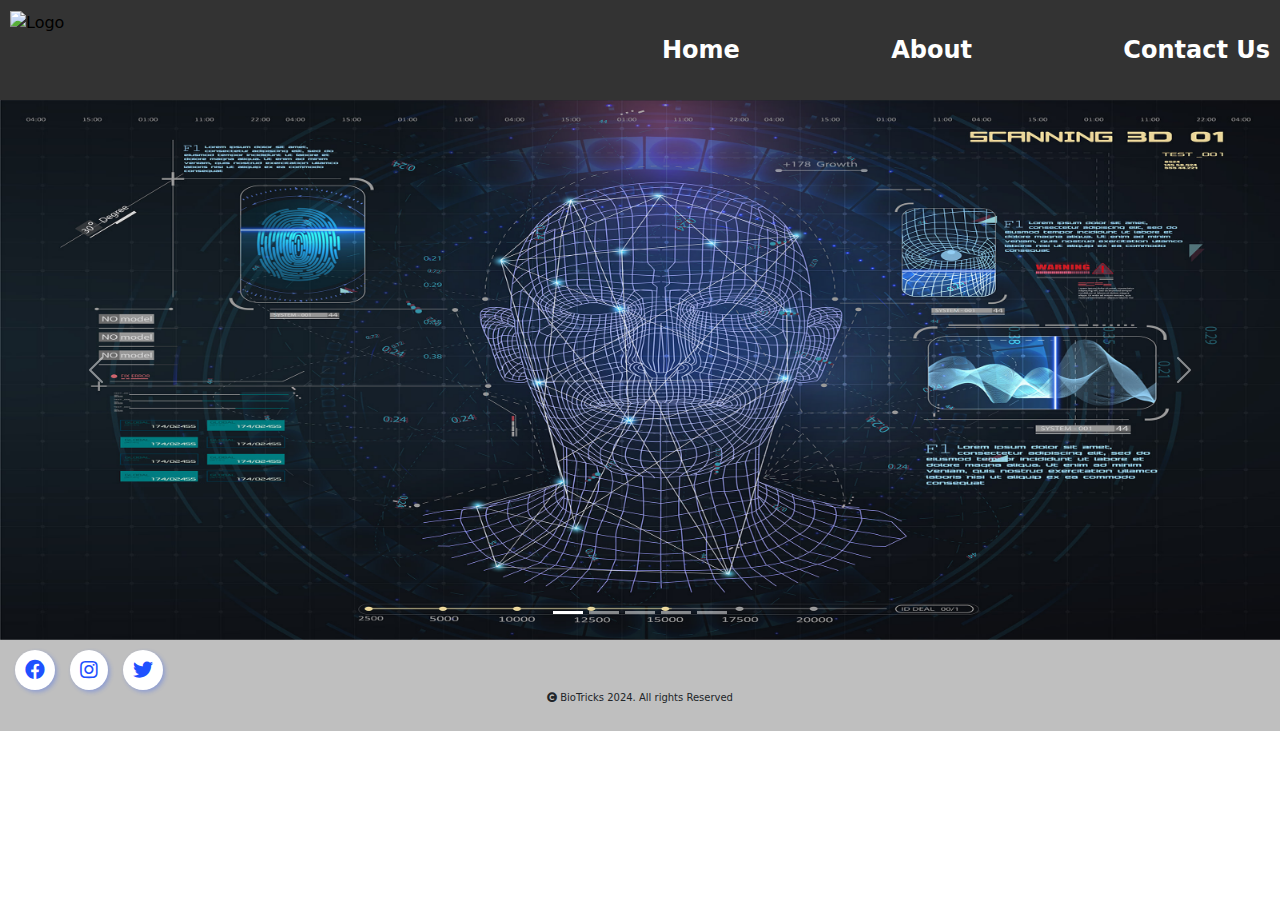
==== index.html @ 241fefce "addons" ====
<!DOCTYPE html>
<html lang="en">
<head>
    <meta charset="UTF-8">
    <meta name="viewport" content="width=device-width, initial-scale=1.0">
    <title>BIOtricks</title>
    <link href="https://cdn.jsdelivr.net/npm/bootstrap@5.3.3/dist/css/bootstrap.min.css" rel="stylesheet" 
        integrity="sha384-QWTKZyjpPEjISv5WaRU9OFeRpok6YctnYmDr5pNlyT2bRjXh0JMhjY6hW+ALEwIH" crossorigin="anonymous">
    <link rel="stylesheet" href="https://cdnjs.cloudflare.com/ajax/libs/font-awesome/5.15.4/css/all.min.css">
    <link rel="stylesheet" href="./styles.css">
</head>
<body>
    <!-- HEADER -->
    <header class="header">
        <div class="logo">
            <a href="#"><img src="" alt="Logo"></a>
        </div>
        <nav>
            <ul>
                <li><a href="./index.html">Home</a></li>
                <li><a href="./about.html">About</a></li>
                <li><a href="./contact.html">Contact Us</a></li>
            </ul>
        </nav>
    </header>
    <!-- BANNER -->
    <div id="carouselExampleIndicators" class="carousel slide" data-bs-ride="carousel">
        <div class="carousel-indicators">
            <button type="button" data-bs-target="#carouselExampleIndicators" data-bs-slide-to="0" class="active" aria-current="true" aria-label="Slide 1"></button>
            <button type="button" data-bs-target="#carouselExampleIndicators" data-bs-slide-to="1" aria-label="Slide 2"></button>
            <button type="button" data-bs-target="#carouselExampleIndicators" data-bs-slide-to="2" aria-label="Slide 3"></button>
            <button type="button" data-bs-target="#carouselExampleIndicators" data-bs-slide-to="3" aria-label="Slide 4"></button>
            <button type="button" data-bs-target="#carouselExampleIndicators" data-bs-slide-to="4" aria-label="Slide 5"></button>
        </div>
        <div class="carousel-inner">
            <div class="carousel-item active" data-bs-interval="2500">
                <img src="./Assets/Biometrics.jpg" class="d-block w-100" alt="...">
            </div>
            <div class="carousel-item" data-bs-interval="5500">
                <img src="./Assets/Bio.jpg" class="d-block w-100" alt="...">
            </div>
            <div class="carousel-item" data-bs-interval="5500">
                <img src="./Assets/SingleAuth2.jpg" class="d-block w-100" alt="...">
            </div>
            <div class="carousel-item" data-bs-interval="5500">
                <img src="./Assets/SingleAuth.jpg" class="d-block w-100" alt="...">
            </div>
            <div class="carousel-item" data-bs-interval="5500">
                <img src="./Assets/Biometrics2.jpg" class="d-block w-100" alt="...">
            </div>
        </div>
        <button class="carousel-control-prev" type="button" data-bs-target="#carouselExampleIndicators" data-bs-slide="prev">
            <span class="carousel-control-prev-icon" aria-hidden="true"></span>
            <span class="visually-hidden">Previous</span>
        </button>
        <button class="carousel-control-next" type="button" data-bs-target="#carouselExampleIndicators" data-bs-slide="next">
            <span class="carousel-control-next-icon" aria-hidden="true"></span>
            <span class="visually-hidden">Next</span>
        </button>
    </div>
    <!-- INTRO -->
    <!-- ARTICLES -->
    <!-- FOOTER -->
    <script src="https://cdn.jsdelivr.net/npm/@popperjs/core@2.11.8/dist/umd/popper.min.js" 
        integrity="sha384-I7E8VVD/ismYTF4hNIPjVp/Zjvgyol6VFvRkX/vR+Vc4jQkC+hVqc2pM8ODewa9r" 
        crossorigin="anonymous">
    </script>
    <script src="https://cdn.jsdelivr.net/npm/bootstrap@5.3.3/dist/js/bootstrap.min.js" 
        integrity="sha384-0pUGZvbkm6XF6gxjEnlmuGrJXVbNuzT9qBBavbLwCsOGabYfZo0T0to5eqruptLy" 
        crossorigin="anonymous">
    </script>
<!-- <body> -->
    <footer>
        <a href="https://www.facebook.com/"><i class="fab fa-facebook"></i></a>
        <a href="https://www.instagram.com/"><i class="fab fa-instagram"></i></a>
        <a href="https://twitter.com/"><i class="fab fa-twitter"></i></a>
        <p><i class="fa fa-copyright" aria-hidden="true"></i> BioTricks 2024. All rights Reserved</p>
    </footer>
</html>
---- styles.css ----
* {
    padding: 0;
    margin: 0;
}
a {
    text-decoration: none;
    color: black;
}

/* header styling  */
.header{
    height: 100px;
    width: 100%;
    background-color: #333;
    color: white;
    padding: 10px;
    display: flex;
    justify-content: space-between;
}
.logo, .logo > img {
    height: 100%;
    min-width: 250px;
}
nav > ul {
    height: 100%;
    width: 50vw;
    list-style-type: none;
    display: flex;
    justify-content: space-between;
}
nav > ul > li {
    font-size: 24px;
    font-weight: 600;
    display: flex;
    align-items: center;
}
nav ul li a {
    color: white;
    text-decoration: none;
}


/* carousel styling */
.carousel ,
.carousel-item > img {
    height: 60vh;
}

/* footer styling */
footer {
    background-color: rgb(191, 191, 191);
    padding: 10px;
    position: fixed;
    width: 100%;
    height: fit-content;
}
footer p{
    font-size: 10px;
    text-align: center;
}
footer a {
    color:#1F51FF;
    background-color: #fff;
    text-decoration: none;
    padding: 10px;
    border-radius: 50%;
    box-shadow: 2px 2px 4px rgba(31, 81, 255, 0.3); 
    transition: transform 0.3s, box-shadow 0.3s;
    display: inline-flex;
    justify-content: center;
    align-items: center;
    margin: 0 5px;
    font-size: 20px;
    transition: all .4s ease-in-out;
}
footer a:hover {
    color: #39FF14; 
}
footer a .icon-container {
    display: flex;
    width: 40px; 
    height: 40px; 
    border-radius: 50%;
    overflow: hidden; 
    margin-right: 10px;
}
footer a img {
    width: 100%; 
    height: auto; 
}
footer a img:hover {
    box-shadow: 0 0 10px rgba(0, 0, 0, 0.5);
}
.footer__socialmedia{
    height: 50%;
    width: 100%;
    display: flex;
    justify-content: flex-start;
}
.footer__copyright{
    height: 50%;
    width: 100%;
    display: flex;
    justify-content: center;
}
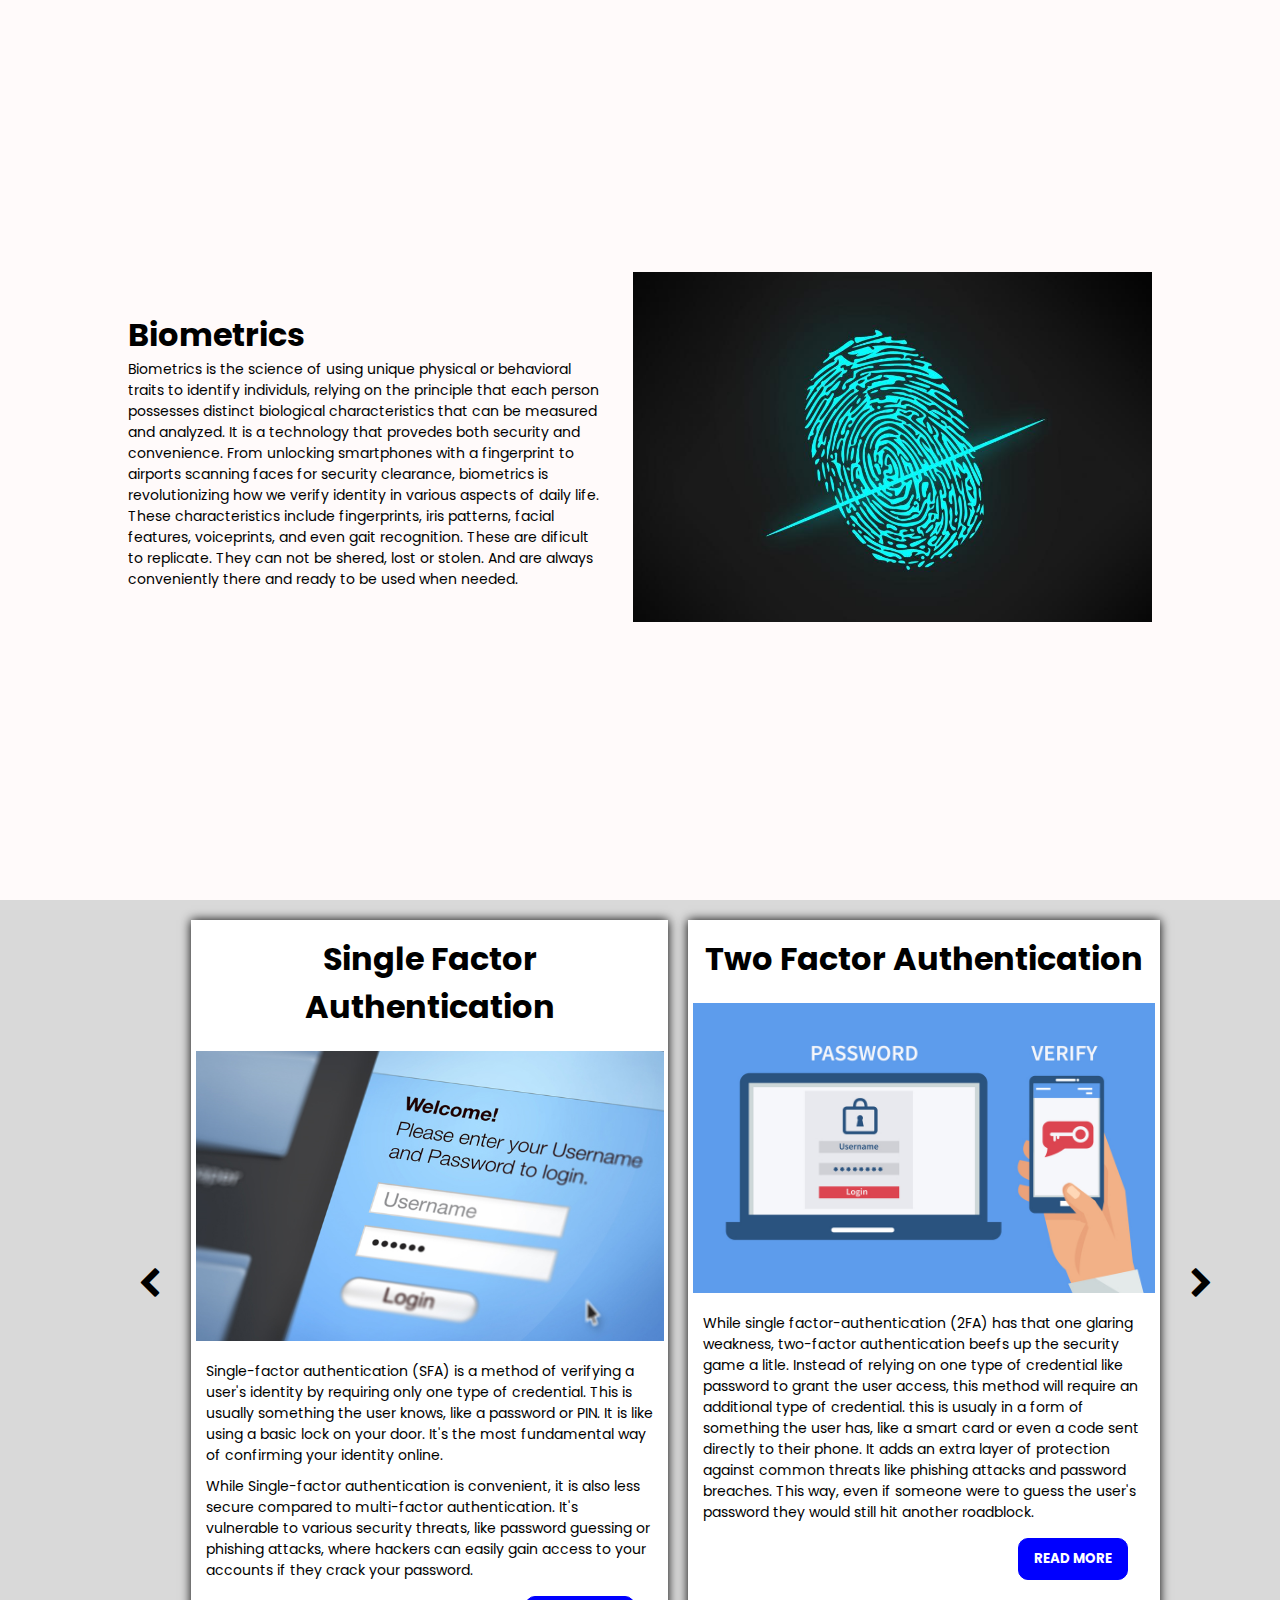
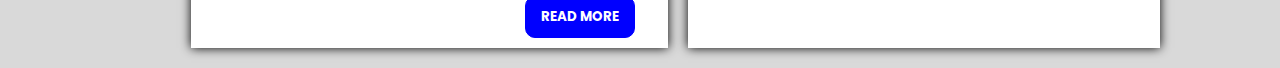
==== commit 207f9708: "addons" ====
--- a/index.html
+++ b/index.html
@@ -3,77 +3,64 @@
 <head>
     <meta charset="UTF-8">
     <meta name="viewport" content="width=device-width, initial-scale=1.0">
-    <title>BIOtricks</title>
-    <link href="https://cdn.jsdelivr.net/npm/bootstrap@5.3.3/dist/css/bootstrap.min.css" rel="stylesheet" 
-        integrity="sha384-QWTKZyjpPEjISv5WaRU9OFeRpok6YctnYmDr5pNlyT2bRjXh0JMhjY6hW+ALEwIH" crossorigin="anonymous">
-    <link rel="stylesheet" href="https://cdnjs.cloudflare.com/ajax/libs/font-awesome/5.15.4/css/all.min.css">
-    <link rel="stylesheet" href="./styles.css">
+    <link rel="stylesheet" href="https://cdnjs.cloudflare.com/ajax/libs/font-awesome/4.7.0/css/font-awesome.min.css">
+    <link rel="preconnect" href="https://fonts.googleapis.com">
+    <script src="script.js" defer></script>
+    <link rel="preconnect" href="https://fonts.gstatic.com" crossorigin>
+    <link href="https://fonts.googleapis.com/css2?family=Poppins:ital,wght@0,100;0,200;0,300;0,400;0,500;0,600;0,700;0,800;0,900;1,100;1,200;1,300;1,400;1,500;1,600;1,700;1,800;1,900&display=swap" rel="stylesheet">
+    <link rel="stylesheet" href="styles.css">
+    <title>Document</title>
 </head>
 <body>
-    <!-- HEADER -->
-    <header class="header">
-        <div class="logo">
-            <a href="#"><img src="" alt="Logo"></a>
+    <!-- <section class="carousel">
+        carousel section
+    </section> -->
+    <section class="introduction">
+        <div class="information">
+            <h1>Biometrics</h1>
+            <p>
+                Biometrics is the science of using unique physical or behavioral traits to identify individuls, relying on the principle that each person possesses distinct biological characteristics that can be measured and analyzed. It is a technology that provedes both security and convenience. From unlocking smartphones with a fingerprint to airports scanning faces for security clearance, biometrics is revolutionizing how we verify identity in various aspects of daily life.
+            </p>
+            <p>
+                These characteristics include fingerprints, iris patterns, facial features, voiceprints, and even gait recognition. These are dificult to replicate. They can not be shered, lost or stolen. And are always conveniently there and ready to be used when needed.  
+            </p>
+            
         </div>
-        <nav>
-            <ul>
-                <li><a href="./index.html">Home</a></li>
-                <li><a href="./about.html">About</a></li>
-                <li><a href="./contact.html">Contact Us</a></li>
-            </ul>
-        </nav>
-    </header>
-    <!-- BANNER -->
-    <div id="carouselExampleIndicators" class="carousel slide" data-bs-ride="carousel">
-        <div class="carousel-indicators">
-            <button type="button" data-bs-target="#carouselExampleIndicators" data-bs-slide-to="0" class="active" aria-current="true" aria-label="Slide 1"></button>
-            <button type="button" data-bs-target="#carouselExampleIndicators" data-bs-slide-to="1" aria-label="Slide 2"></button>
-            <button type="button" data-bs-target="#carouselExampleIndicators" data-bs-slide-to="2" aria-label="Slide 3"></button>
-            <button type="button" data-bs-target="#carouselExampleIndicators" data-bs-slide-to="3" aria-label="Slide 4"></button>
-            <button type="button" data-bs-target="#carouselExampleIndicators" data-bs-slide-to="4" aria-label="Slide 5"></button>
+        <div class="informationImage">
+            <img src="/Assets/biometric-authentication-software--fingerprint.jpg">
         </div>
-        <div class="carousel-inner">
-            <div class="carousel-item active" data-bs-interval="2500">
-                <img src="./Assets/Biometrics.jpg" class="d-block w-100" alt="...">
+    </section>
+    <section class="wrapper">
+        <button class="btn2 leftBtn"><i class="fa fa-chevron-left" aria-hidden="true"></i></button>
+        <div class="authSection">
+            
+            <div class="singleFactorAuth">
+                <h1>Single Factor Authentication</h1>
+                <img src="/Assets/SFA.jpg" alt="">
+                <p>
+                    Single-factor authentication (SFA) is a method of verifying a user's identity by requiring only one type of credential. This is usually something the user knows, like a password or PIN. It is like using a basic lock on your door. It's the most fundamental way of confirming your identity online.
+                </p>
+                <p>
+                    While Single-factor authentication is convenient, it is also less secure compared to multi-factor authentication. It's vulnerable to various security threats, like password guessing or phishing attacks, where hackers can easily gain access to your accounts if they crack your password.
+                </p>
+                <a href="MoreInfo.html#SFA"><button class="btn">Read More</button></a>
             </div>
-            <div class="carousel-item" data-bs-interval="5500">
-                <img src="./Assets/Bio.jpg" class="d-block w-100" alt="...">
+            <div class="twoFactorAuth">
+                <h1>Two Factor Authentication</h1>
+                <img src="/Assets/TFA.jpg" alt="">
+                <p>
+                    While single factor-authentication (2FA) has that one glaring weakness, two-factor authentication beefs up the security game a litle. Instead of relying on one type of credential like password to grant the user access, this method will require an additional type of credential. this is usualy in a form of something the user has, like a smart card or even a code sent directly to their phone. It adds an extra layer of protection against common threats like phishing attacks and password breaches. This way, even if someone were to guess the user's password they would still hit another roadblock.
+                </p>
+                <a href="MoreInfo.html#TFA"><button class="btn">Read More</button></a>
             </div>
-            <div class="carousel-item" data-bs-interval="5500">
-                <img src="./Assets/SingleAuth2.jpg" class="d-block w-100" alt="...">
-            </div>
-            <div class="carousel-item" data-bs-interval="5500">
-                <img src="./Assets/SingleAuth.jpg" class="d-block w-100" alt="...">
-            </div>
-            <div class="carousel-item" data-bs-interval="5500">
-                <img src="./Assets/Biometrics2.jpg" class="d-block w-100" alt="...">
+            <div class="multiFactorAuth">
+                <h1>Multi-Factor Authentication</h1>
+                <img src="/Assets/MFA.jpg" alt="">
+                <p>Multi-factor authentication (MFA) is a method of verifying a user's identity by requiring  two or more type of credentials. These are usually in a form of something the user knows (like  a password, PIN, or answers to security questions.), something they have (.e.g,  physical devices like smartphones, security tokens, or smart cards that generate or receive one-time codes.) and something they are, which refers to biometric identifiers such as fingerprints, facial recognition, or retina scans. </p>
+                <a href="MoreInfo.html#MFA"><button class="btn">Read More</button></a>
             </div>
         </div>
-        <button class="carousel-control-prev" type="button" data-bs-target="#carouselExampleIndicators" data-bs-slide="prev">
-            <span class="carousel-control-prev-icon" aria-hidden="true"></span>
-            <span class="visually-hidden">Previous</span>
-        </button>
-        <button class="carousel-control-next" type="button" data-bs-target="#carouselExampleIndicators" data-bs-slide="next">
-            <span class="carousel-control-next-icon" aria-hidden="true"></span>
-            <span class="visually-hidden">Next</span>
-        </button>
-    </div>
-    <!-- INTRO -->
-    <!-- ARTICLES -->
-    <!-- FOOTER -->
-    <script src="https://cdn.jsdelivr.net/npm/@popperjs/core@2.11.8/dist/umd/popper.min.js" 
-        integrity="sha384-I7E8VVD/ismYTF4hNIPjVp/Zjvgyol6VFvRkX/vR+Vc4jQkC+hVqc2pM8ODewa9r" 
-        crossorigin="anonymous">
-    </script>
-    <script src="https://cdn.jsdelivr.net/npm/bootstrap@5.3.3/dist/js/bootstrap.min.js" 
-        integrity="sha384-0pUGZvbkm6XF6gxjEnlmuGrJXVbNuzT9qBBavbLwCsOGabYfZo0T0to5eqruptLy" 
-        crossorigin="anonymous">
-    </script>
-<!-- <body> -->
-    <footer>
-        <a href="https://www.facebook.com/"><i class="fab fa-facebook"></i></a>
-        <a href="https://www.instagram.com/"><i class="fab fa-instagram"></i></a>
-        <a href="https://twitter.com/"><i class="fab fa-twitter"></i></a>
-        <p><i class="fa fa-copyright" aria-hidden="true"></i> BioTricks 2024. All rights Reserved</p>
-    </footer>
-</html>
+        <button class="btn2 rightBtn"><i class="fa fa-chevron-right" aria-hidden="true"></i></button>
+    </section>
+</body>
+</html>--- a/styles.css
+++ b/styles.css
@@ -1,105 +1,96 @@
-* {
+
+/* Xoli's Contributions */
+*{
+    margin: 0;
     padding: 0;
-    margin: 0;
+    box-sizing: border-box;
+    list-style: none;
+    text-decoration: none;
+    font-family: 'poppins', sans-serif;
 }
-a {
-    text-decoration: none;
-    color: black;
+::selection{
+    background: #000;
+    color: #fff;
 }
-
-/* header styling  */
-.header{
-    height: 100px;
-    width: 100%;
-    background-color: #333;
-    color: white;
-    padding: 10px;
+p{
+    font-size: 14px;
+}
+.introduction{
+    display: grid;
+    grid-template-columns: repeat(2, 1fr);
+    gap: 30px;
+    padding: 20px 10%;
+    align-items: center;
+    height: 100vh;
+    background: snow;
+}
+.informationImage img{
+    height: 350px;
+}
+.wrapper{
     display: flex;
-    justify-content: space-between;
+    padding: 0 10%;
+    align-items: center;
+    background: #9898985d;
 }
-.logo, .logo > img {
-    height: 100%;
-    min-width: 250px;
+.authSection{
+    display: grid;
+    grid-template-columns: repeat(2, 2fr);
+    gap: 20px;
+    padding: 20px;
+    grid-row: auto;
 }
-nav > ul {
-    height: 100%;
-    width: 50vw;
-    list-style-type: none;
+.authSection div:last-child{
+    display: none;
+}
+.authSection div{
+    position: relative;
+    box-shadow: 0 0 10px;
     display: flex;
-    justify-content: space-between;
+    flex-direction: column;
+    background: #fff;
 }
-nav > ul > li {
-    font-size: 24px;
-    font-weight: 600;
-    display: flex;
-    align-items: center;
-}
-nav ul li a {
-    color: white;
-    text-decoration: none;
-}
-
-
-/* carousel styling */
-.carousel ,
-.carousel-item > img {
-    height: 60vh;
-}
-
-/* footer styling */
-footer {
-    background-color: rgb(191, 191, 191);
-    padding: 10px;
-    position: fixed;
-    width: 100%;
-    height: fit-content;
-}
-footer p{
-    font-size: 10px;
-    text-align: center;
-}
-footer a {
-    color:#1F51FF;
-    background-color: #fff;
-    text-decoration: none;
-    padding: 10px;
-    border-radius: 50%;
-    box-shadow: 2px 2px 4px rgba(31, 81, 255, 0.3); 
-    transition: transform 0.3s, box-shadow 0.3s;
-    display: inline-flex;
-    justify-content: center;
-    align-items: center;
-    margin: 0 5px;
-    font-size: 20px;
+.authSection div .btn{
+    margin: 10px 15px 10px 70%;
+    padding: 10px 15px;
+    border: none;
+    background: blue;
+    font-weight: bold;
+    border: 1px solid blue;
+    color: #fff;
+    cursor: pointer;
+    border-radius: 10px;
+    text-transform: uppercase;
     transition: all .4s ease-in-out;
 }
-footer a:hover {
-    color: #39FF14; 
+.authSection div .btn:hover{
+    color: blue;
+    background: transparent;
+    border: 1px solid blue;
 }
-footer a .icon-container {
-    display: flex;
-    width: 40px; 
-    height: 40px; 
-    border-radius: 50%;
-    overflow: hidden; 
-    margin-right: 10px;
+.authSection div h1{
+    text-align: center;
+    padding: 15px;
 }
-footer a img {
-    width: 100%; 
-    height: auto; 
+.authSection div p{
+    padding: 5px 15px;
 }
-footer a img:hover {
-    box-shadow: 0 0 10px rgba(0, 0, 0, 0.5);
+.authSection div img{
+    /* box-shadow: 0 0 10px; */
+    height: 300px;
+    padding: 1%;
+    margin: 0 0 10px 0;
+    transition: all .4s ease-in-out;
 }
-.footer__socialmedia{
-    height: 50%;
-    width: 100%;
-    display: flex;
-    justify-content: flex-start;
+.btn2{
+    padding: 10px;
+    background: transparent;
+    font-size: 2em;
+    border: none;
+    cursor: pointer;
+    transition: all .4s ease-in-out;
 }
-.footer__copyright{
-    height: 50%;
-    width: 100%;
-    display: flex;
-    justify-content: center;
-}+.btn2:hover{
+    transform: scale(1.2);
+}
+/* End of Xoli's Contributions */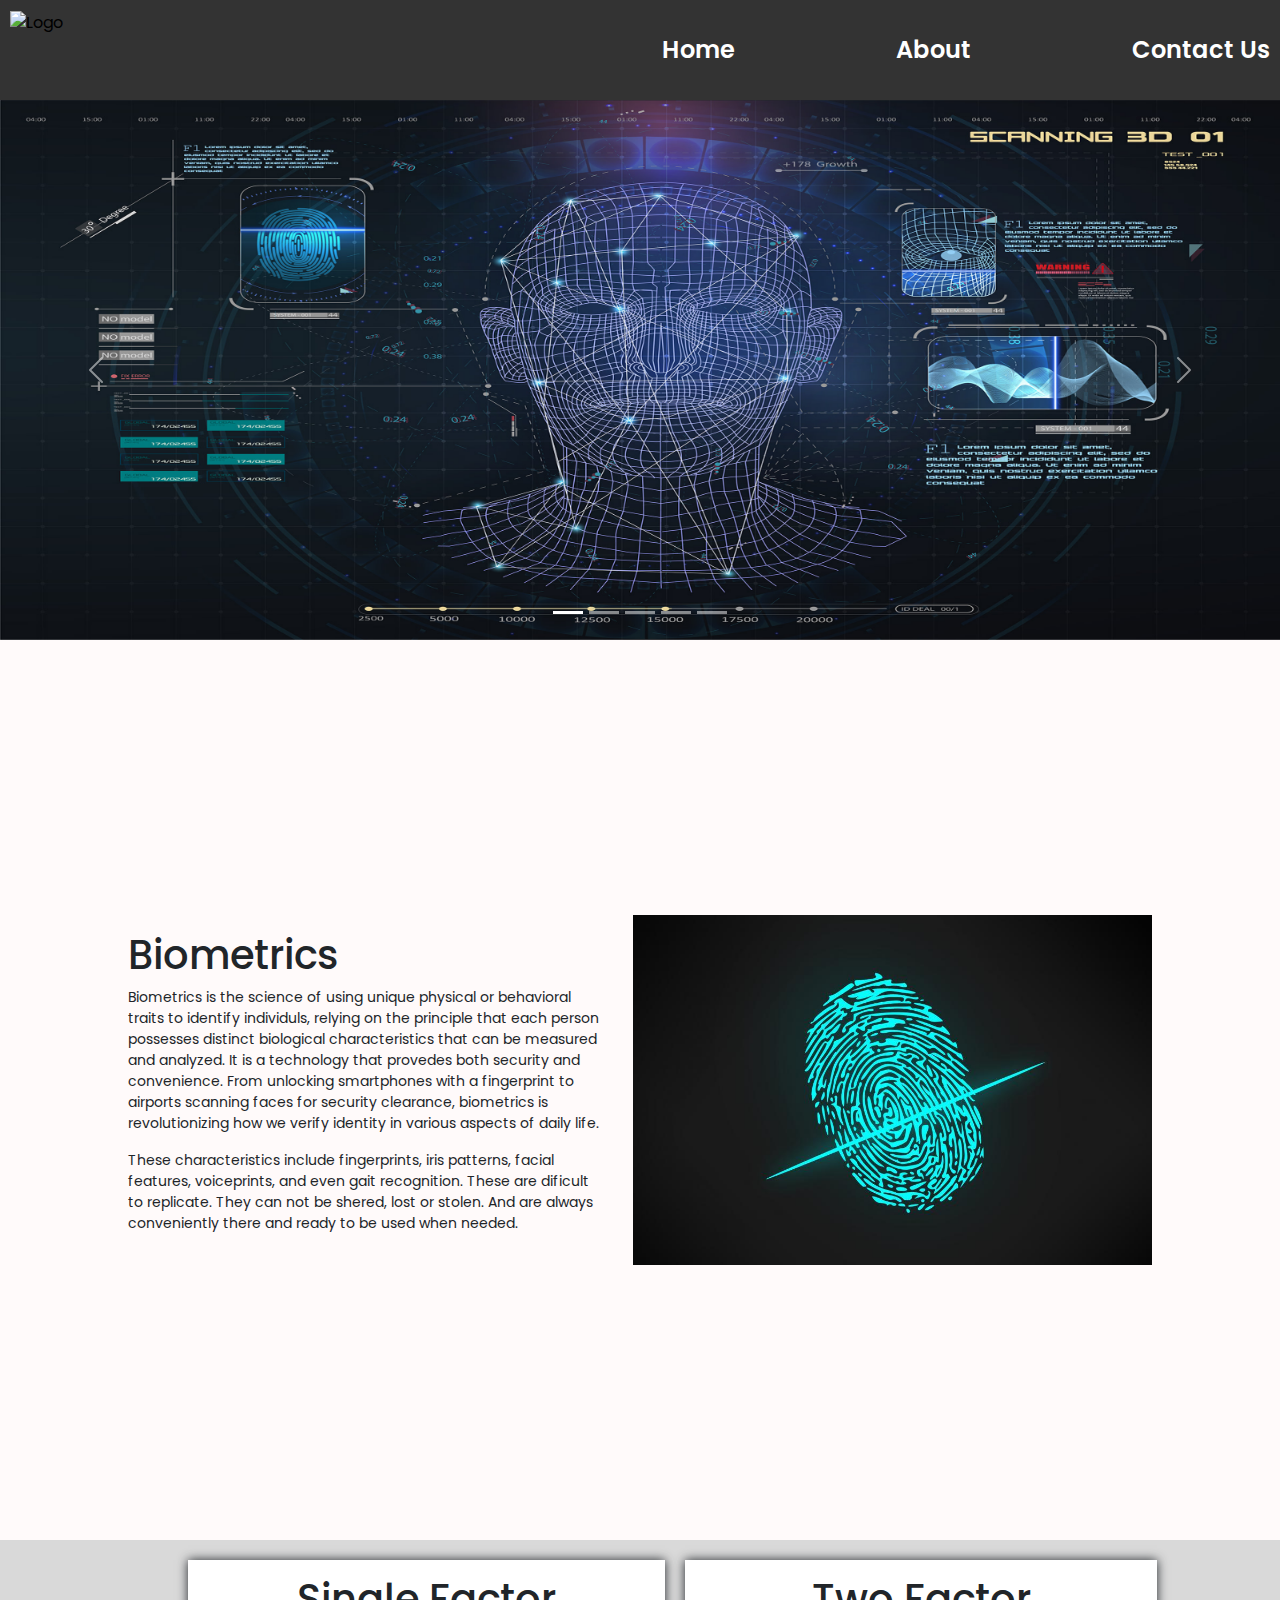
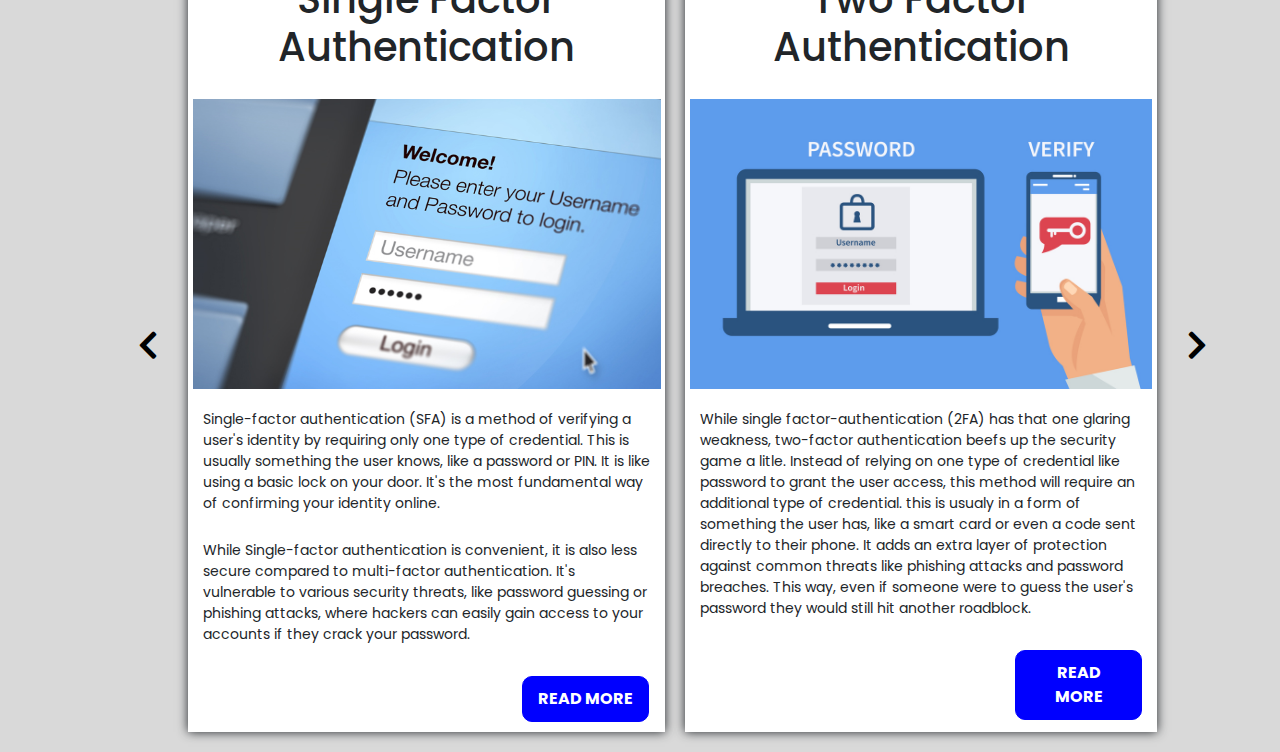
==== commit fb0f73cd: "Merge branch 'main' into homeContent" ====
--- a/index.html
+++ b/index.html
@@ -15,7 +15,64 @@
     <!-- <section class="carousel">
         carousel section
     </section> -->
-    <section class="introduction">
+    
+    <title>BIOtricks</title>
+    <link href="https://cdn.jsdelivr.net/npm/bootstrap@5.3.3/dist/css/bootstrap.min.css" rel="stylesheet" 
+        integrity="sha384-QWTKZyjpPEjISv5WaRU9OFeRpok6YctnYmDr5pNlyT2bRjXh0JMhjY6hW+ALEwIH" crossorigin="anonymous">
+    <link rel="stylesheet" href="https://cdnjs.cloudflare.com/ajax/libs/font-awesome/5.15.4/css/all.min.css">
+    <link rel="stylesheet" href="./styles.css">
+</head>
+<body>
+    <!-- HEADER -->
+    <header class="header">
+        <div class="logo">
+            <a href="#"><img src="" alt="Logo"></a>
+        </div>
+        <nav>
+            <ul>
+                <li><a href="./index.html">Home</a></li>
+                <li><a href="./about.html">About</a></li>
+                <li><a href="./contact.html">Contact Us</a></li>
+            </ul>
+        </nav>
+    </header>
+    <!-- BANNER -->
+    <div id="carouselExampleIndicators" class="carousel slide" data-bs-ride="carousel">
+        <div class="carousel-indicators">
+            <button type="button" data-bs-target="#carouselExampleIndicators" data-bs-slide-to="0" class="active" aria-current="true" aria-label="Slide 1"></button>
+            <button type="button" data-bs-target="#carouselExampleIndicators" data-bs-slide-to="1" aria-label="Slide 2"></button>
+            <button type="button" data-bs-target="#carouselExampleIndicators" data-bs-slide-to="2" aria-label="Slide 3"></button>
+            <button type="button" data-bs-target="#carouselExampleIndicators" data-bs-slide-to="3" aria-label="Slide 4"></button>
+            <button type="button" data-bs-target="#carouselExampleIndicators" data-bs-slide-to="4" aria-label="Slide 5"></button>
+        </div>
+        <div class="carousel-inner">
+            <div class="carousel-item active" data-bs-interval="2500">
+                <img src="./Assets/Biometrics.jpg" class="d-block w-100" alt="...">
+            </div>
+            <div class="carousel-item" data-bs-interval="5500">
+                <img src="./Assets/Bio.jpg" class="d-block w-100" alt="...">
+            </div>
+            <div class="carousel-item" data-bs-interval="5500">
+                <img src="./Assets/SingleAuth2.jpg" class="d-block w-100" alt="...">
+            </div>
+            <div class="carousel-item" data-bs-interval="5500">
+                <img src="./Assets/SingleAuth.jpg" class="d-block w-100" alt="...">
+            </div>
+            <div class="carousel-item" data-bs-interval="5500">
+                <img src="./Assets/Biometrics2.jpg" class="d-block w-100" alt="...">
+            </div>
+        </div>
+        <button class="carousel-control-prev" type="button" data-bs-target="#carouselExampleIndicators" data-bs-slide="prev">
+            <span class="carousel-control-prev-icon" aria-hidden="true"></span>
+            <span class="visually-hidden">Previous</span>
+        </button>
+        <button class="carousel-control-next" type="button" data-bs-target="#carouselExampleIndicators" data-bs-slide="next">
+            <span class="carousel-control-next-icon" aria-hidden="true"></span>
+            <span class="visually-hidden">Next</span>
+        </button>
+    </div>
+    <!-- INTRO -->
+  <section class="introduction">
         <div class="information">
             <h1>Biometrics</h1>
             <p>
@@ -62,5 +119,33 @@
         </div>
         <button class="btn2 rightBtn"><i class="fa fa-chevron-right" aria-hidden="true"></i></button>
     </section>
+    <!-- ARTICLES -->
+    <!-- FOOTER -->
+    <footer>
+        <div class="footer__socialmedia">
+            <a href="https://www.facebook.com/"><i class="fab fa-facebook"></i></a>
+            <a href="https://www.instagram.com/"><i class="fab fa-instagram"></i></a>
+            <a href="https://twitter.com/"><i class="fab fa-twitter"></i></a>
+        </div>
+        <div class="footer__copyright">
+            <p><i class="fa fa-copyright" aria-hidden="true"></i> BioTricks 2024. All rights Reserved</p>
+        </div>
+    </footer>
+    <!-- BOOTSTRAP JS -->
+    <script src="https://cdn.jsdelivr.net/npm/@popperjs/core@2.11.8/dist/umd/popper.min.js" 
+        integrity="sha384-I7E8VVD/ismYTF4hNIPjVp/Zjvgyol6VFvRkX/vR+Vc4jQkC+hVqc2pM8ODewa9r" 
+        crossorigin="anonymous">
+    </script>
+    <script src="https://cdn.jsdelivr.net/npm/bootstrap@5.3.3/dist/js/bootstrap.min.js" 
+        integrity="sha384-0pUGZvbkm6XF6gxjEnlmuGrJXVbNuzT9qBBavbLwCsOGabYfZo0T0to5eqruptLy" 
+        crossorigin="anonymous">
+    </script>
+<body>
+    <footer>
+        <a href="https://www.facebook.com/"><i class="fab fa-facebook"></i></a>
+        <a href="https://www.instagram.com/"><i class="fab fa-instagram"></i></a>
+        <a href="https://twitter.com/"><i class="fab fa-twitter"></i></a>
+        <p><i class="fa fa-copyright" aria-hidden="true"></i> BioTricks 2024. All rights Reserved</p>
+    </footer>
 </body>
-</html>+</html>
--- a/styles.css
+++ b/styles.css
@@ -1,3 +1,4 @@
+
 
 /* Xoli's Contributions */
 *{
@@ -93,4 +94,110 @@
 .btn2:hover{
     transform: scale(1.2);
 }
-/* End of Xoli's Contributions */+/* End of Xoli's Contributions */
+
+* {
+    padding: 0;
+    margin: 0;
+}
+a {
+    text-decoration: none;
+    color: black;
+}
+
+/* header styling  */
+.header{
+    height: 100px;
+    width: 100%;
+    background-color: #333;
+    color: white;
+    padding: 10px;
+    display: flex;
+    justify-content: space-between;
+}
+.logo, .logo > img {
+    height: 100%;
+    min-width: 250px;
+}
+nav > ul {
+    height: 100%;
+    width: 50vw;
+    list-style-type: none;
+    display: flex;
+    justify-content: space-between;
+}
+nav > ul > li {
+    font-size: 24px;
+    font-weight: 600;
+    display: flex;
+    align-items: center;
+}
+nav ul li a {
+    color: white;
+    text-decoration: none;
+}
+
+
+/* carousel styling */
+.carousel ,
+.carousel-item > img {
+    height: 60vh;
+}
+
+/* footer styling */
+footer {
+    background-color: rgb(191, 191, 191);
+    padding: 10px;
+    position: fixed;
+    width: 100%;
+    height: fit-content;
+}
+footer p{
+    font-size: 10px;
+    text-align: center;
+}
+footer a {
+    color:#1F51FF;
+    background-color: #fff;
+    text-decoration: none;
+    padding: 10px;
+    border-radius: 50%;
+    box-shadow: 2px 2px 4px rgba(31, 81, 255, 0.3); 
+    transition: transform 0.3s, box-shadow 0.3s;
+    display: inline-flex;
+    justify-content: center;
+    align-items: center;
+    margin: 0 5px;
+    font-size: 20px;
+    transition: all .4s ease-in-out;
+}
+footer a:hover {
+    color: #39FF14; 
+}
+footer a .icon-container {
+    display: flex;
+    width: 40px; 
+    height: 40px; 
+    border-radius: 50%;
+    overflow: hidden; 
+    margin-right: 10px;
+}
+footer a img {
+    width: 100%; 
+    height: auto; 
+}
+footer a img:hover {
+    box-shadow: 0 0 10px rgba(0, 0, 0, 0.5);
+}
+.footer__socialmedia{
+    height: 50%;
+    width: 100%;
+    display: flex;
+    justify-content: flex-start;
+}
+.footer__copyright{
+    height: 50%;
+    width: 100%;
+    display: flex;
+    justify-content: center;
+}
--- a/styles.css
+++ b/styles.css
@@ -1,3 +1,4 @@
+
 
 /* Xoli's Contributions */
 *{
@@ -93,4 +94,110 @@
 .btn2:hover{
     transform: scale(1.2);
 }
-/* End of Xoli's Contributions */+/* End of Xoli's Contributions */
+
+* {
+    padding: 0;
+    margin: 0;
+}
+a {
+    text-decoration: none;
+    color: black;
+}
+
+/* header styling  */
+.header{
+    height: 100px;
+    width: 100%;
+    background-color: #333;
+    color: white;
+    padding: 10px;
+    display: flex;
+    justify-content: space-between;
+}
+.logo, .logo > img {
+    height: 100%;
+    min-width: 250px;
+}
+nav > ul {
+    height: 100%;
+    width: 50vw;
+    list-style-type: none;
+    display: flex;
+    justify-content: space-between;
+}
+nav > ul > li {
+    font-size: 24px;
+    font-weight: 600;
+    display: flex;
+    align-items: center;
+}
+nav ul li a {
+    color: white;
+    text-decoration: none;
+}
+
+
+/* carousel styling */
+.carousel ,
+.carousel-item > img {
+    height: 60vh;
+}
+
+/* footer styling */
+footer {
+    background-color: rgb(191, 191, 191);
+    padding: 10px;
+    position: fixed;
+    width: 100%;
+    height: fit-content;
+}
+footer p{
+    font-size: 10px;
+    text-align: center;
+}
+footer a {
+    color:#1F51FF;
+    background-color: #fff;
+    text-decoration: none;
+    padding: 10px;
+    border-radius: 50%;
+    box-shadow: 2px 2px 4px rgba(31, 81, 255, 0.3); 
+    transition: transform 0.3s, box-shadow 0.3s;
+    display: inline-flex;
+    justify-content: center;
+    align-items: center;
+    margin: 0 5px;
+    font-size: 20px;
+    transition: all .4s ease-in-out;
+}
+footer a:hover {
+    color: #39FF14; 
+}
+footer a .icon-container {
+    display: flex;
+    width: 40px; 
+    height: 40px; 
+    border-radius: 50%;
+    overflow: hidden; 
+    margin-right: 10px;
+}
+footer a img {
+    width: 100%; 
+    height: auto; 
+}
+footer a img:hover {
+    box-shadow: 0 0 10px rgba(0, 0, 0, 0.5);
+}
+.footer__socialmedia{
+    height: 50%;
+    width: 100%;
+    display: flex;
+    justify-content: flex-start;
+}
+.footer__copyright{
+    height: 50%;
+    width: 100%;
+    display: flex;
+    justify-content: center;
+}
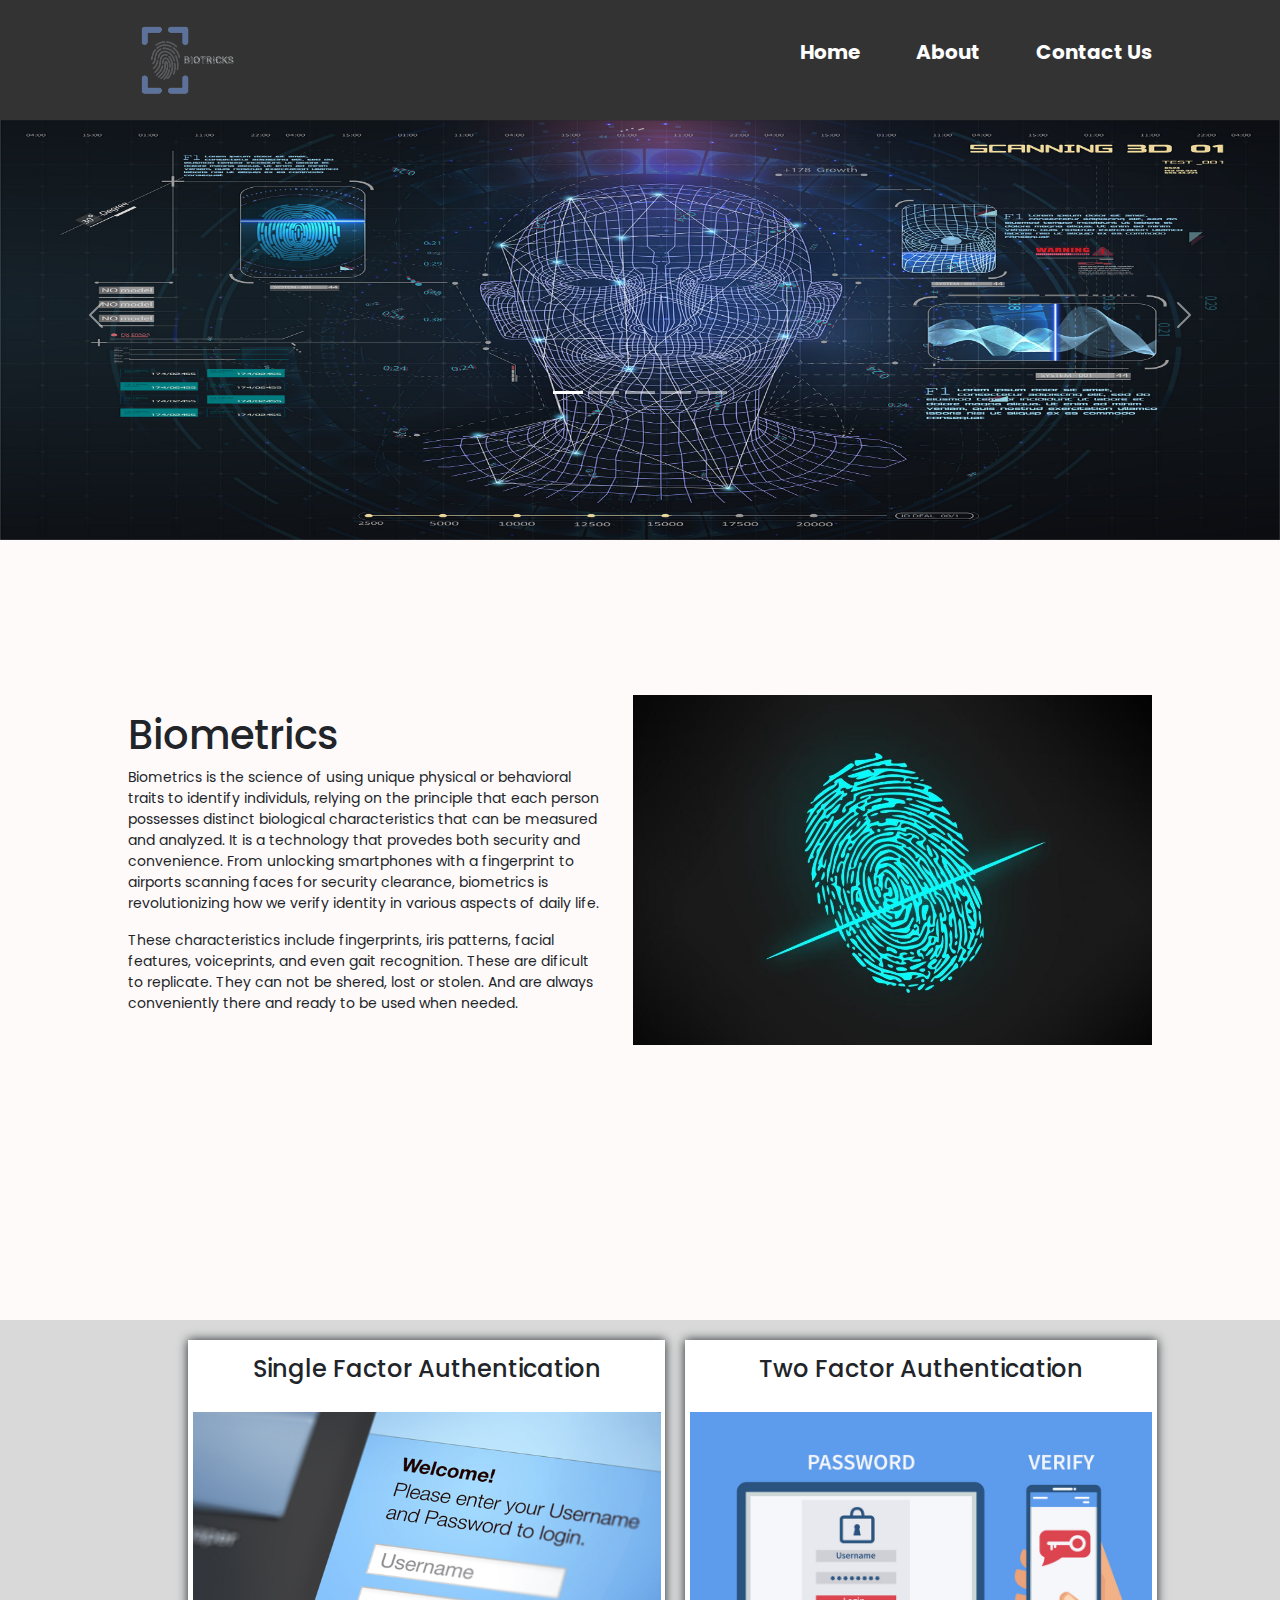
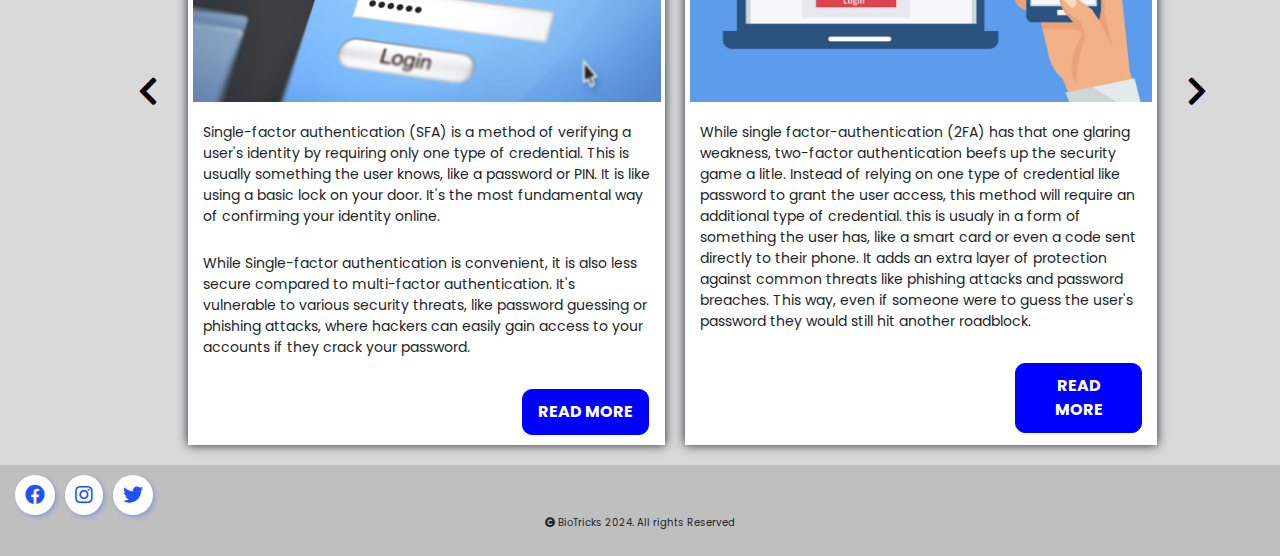
==== commit cc23c726: "editing process" ====
--- a/index.html
+++ b/index.html
@@ -9,13 +9,6 @@
     <link rel="preconnect" href="https://fonts.gstatic.com" crossorigin>
     <link href="https://fonts.googleapis.com/css2?family=Poppins:ital,wght@0,100;0,200;0,300;0,400;0,500;0,600;0,700;0,800;0,900;1,100;1,200;1,300;1,400;1,500;1,600;1,700;1,800;1,900&display=swap" rel="stylesheet">
     <link rel="stylesheet" href="styles.css">
-    <title>Document</title>
-</head>
-<body>
-    <!-- <section class="carousel">
-        carousel section
-    </section> -->
-    
     <title>BIOtricks</title>
     <link href="https://cdn.jsdelivr.net/npm/bootstrap@5.3.3/dist/css/bootstrap.min.css" rel="stylesheet" 
         integrity="sha384-QWTKZyjpPEjISv5WaRU9OFeRpok6YctnYmDr5pNlyT2bRjXh0JMhjY6hW+ALEwIH" crossorigin="anonymous">
@@ -26,7 +19,7 @@
     <!-- HEADER -->
     <header class="header">
         <div class="logo">
-            <a href="#"><img src="" alt="Logo"></a>
+            <a href="#"><img src="/Assets/biotricks.png" alt="Logo"></a>
         </div>
         <nav>
             <ul>
@@ -84,7 +77,7 @@
             
         </div>
         <div class="informationImage">
-            <img src="/Assets/biometric-authentication-software--fingerprint.jpg">
+            <img src="/Assets/Biometrics2.jpg">
         </div>
     </section>
     <section class="wrapper">
@@ -140,12 +133,5 @@
         integrity="sha384-0pUGZvbkm6XF6gxjEnlmuGrJXVbNuzT9qBBavbLwCsOGabYfZo0T0to5eqruptLy" 
         crossorigin="anonymous">
     </script>
-<body>
-    <footer>
-        <a href="https://www.facebook.com/"><i class="fab fa-facebook"></i></a>
-        <a href="https://www.instagram.com/"><i class="fab fa-instagram"></i></a>
-        <a href="https://twitter.com/"><i class="fab fa-twitter"></i></a>
-        <p><i class="fa fa-copyright" aria-hidden="true"></i> BioTricks 2024. All rights Reserved</p>
-    </footer>
 </body>
 </html>
--- a/styles.css
+++ b/styles.css
@@ -8,6 +8,7 @@
     list-style: none;
     text-decoration: none;
     font-family: 'poppins', sans-serif;
+    scroll-behavior: smooth;
 }
 ::selection{
     background: #000;
@@ -72,6 +73,7 @@
 .authSection div h1{
     text-align: center;
     padding: 15px;
+    font-size: 1.5em;
 }
 .authSection div p{
     padding: 5px 15px;
@@ -107,28 +109,35 @@
 
 /* header styling  */
 .header{
-    height: 100px;
+    position: fixed;
+    z-index: 1;
     width: 100%;
     background-color: #333;
-    color: white;
-    padding: 10px;
+    padding: 0px 10%;
     display: flex;
     justify-content: space-between;
-}
-.logo, .logo > img {
+    align-items: center;
+}
+/* .logo, .logo > img {
     height: 100%;
     min-width: 250px;
-}
-nav > ul {
-    height: 100%;
-    width: 50vw;
+} */
+.logo{
+    /* background: #1F51FF; */
+    z-index: 1;
+}
+.logo img{
+    width: 120px;
+}
+nav ul {
+    width: 30vw;
     list-style-type: none;
     display: flex;
     justify-content: space-between;
 }
-nav > ul > li {
-    font-size: 24px;
-    font-weight: 600;
+nav ul li {
+    font-size: 20px;
+    font-weight: bold;
     display: flex;
     align-items: center;
 }
@@ -139,18 +148,26 @@
 
 
 /* carousel styling */
+#carouselExampleIndicators{
+    padding: 120px 0 0 0;
+}
 .carousel ,
 .carousel-item > img {
-    height: 60vh;
+    height: 420px;
+}
+.carousel-control-next,
+.carousel-control-prev{
+    position: absolute;
+    top: 50%;
 }
 
 /* footer styling */
 footer {
     background-color: rgb(191, 191, 191);
     padding: 10px;
-    position: fixed;
-    width: 100%;
-    height: fit-content;
+    /* position: fixed; */
+    width: 100%;
+    /* height: fit-content; */
 }
 footer p{
     font-size: 10px;
--- a/styles.css
+++ b/styles.css
@@ -8,6 +8,7 @@
     list-style: none;
     text-decoration: none;
     font-family: 'poppins', sans-serif;
+    scroll-behavior: smooth;
 }
 ::selection{
     background: #000;
@@ -72,6 +73,7 @@
 .authSection div h1{
     text-align: center;
     padding: 15px;
+    font-size: 1.5em;
 }
 .authSection div p{
     padding: 5px 15px;
@@ -107,28 +109,35 @@
 
 /* header styling  */
 .header{
-    height: 100px;
+    position: fixed;
+    z-index: 1;
     width: 100%;
     background-color: #333;
-    color: white;
-    padding: 10px;
+    padding: 0px 10%;
     display: flex;
     justify-content: space-between;
-}
-.logo, .logo > img {
+    align-items: center;
+}
+/* .logo, .logo > img {
     height: 100%;
     min-width: 250px;
-}
-nav > ul {
-    height: 100%;
-    width: 50vw;
+} */
+.logo{
+    /* background: #1F51FF; */
+    z-index: 1;
+}
+.logo img{
+    width: 120px;
+}
+nav ul {
+    width: 30vw;
     list-style-type: none;
     display: flex;
     justify-content: space-between;
 }
-nav > ul > li {
-    font-size: 24px;
-    font-weight: 600;
+nav ul li {
+    font-size: 20px;
+    font-weight: bold;
     display: flex;
     align-items: center;
 }
@@ -139,18 +148,26 @@
 
 
 /* carousel styling */
+#carouselExampleIndicators{
+    padding: 120px 0 0 0;
+}
 .carousel ,
 .carousel-item > img {
-    height: 60vh;
+    height: 420px;
+}
+.carousel-control-next,
+.carousel-control-prev{
+    position: absolute;
+    top: 50%;
 }
 
 /* footer styling */
 footer {
     background-color: rgb(191, 191, 191);
     padding: 10px;
-    position: fixed;
-    width: 100%;
-    height: fit-content;
+    /* position: fixed; */
+    width: 100%;
+    /* height: fit-content; */
 }
 footer p{
     font-size: 10px;
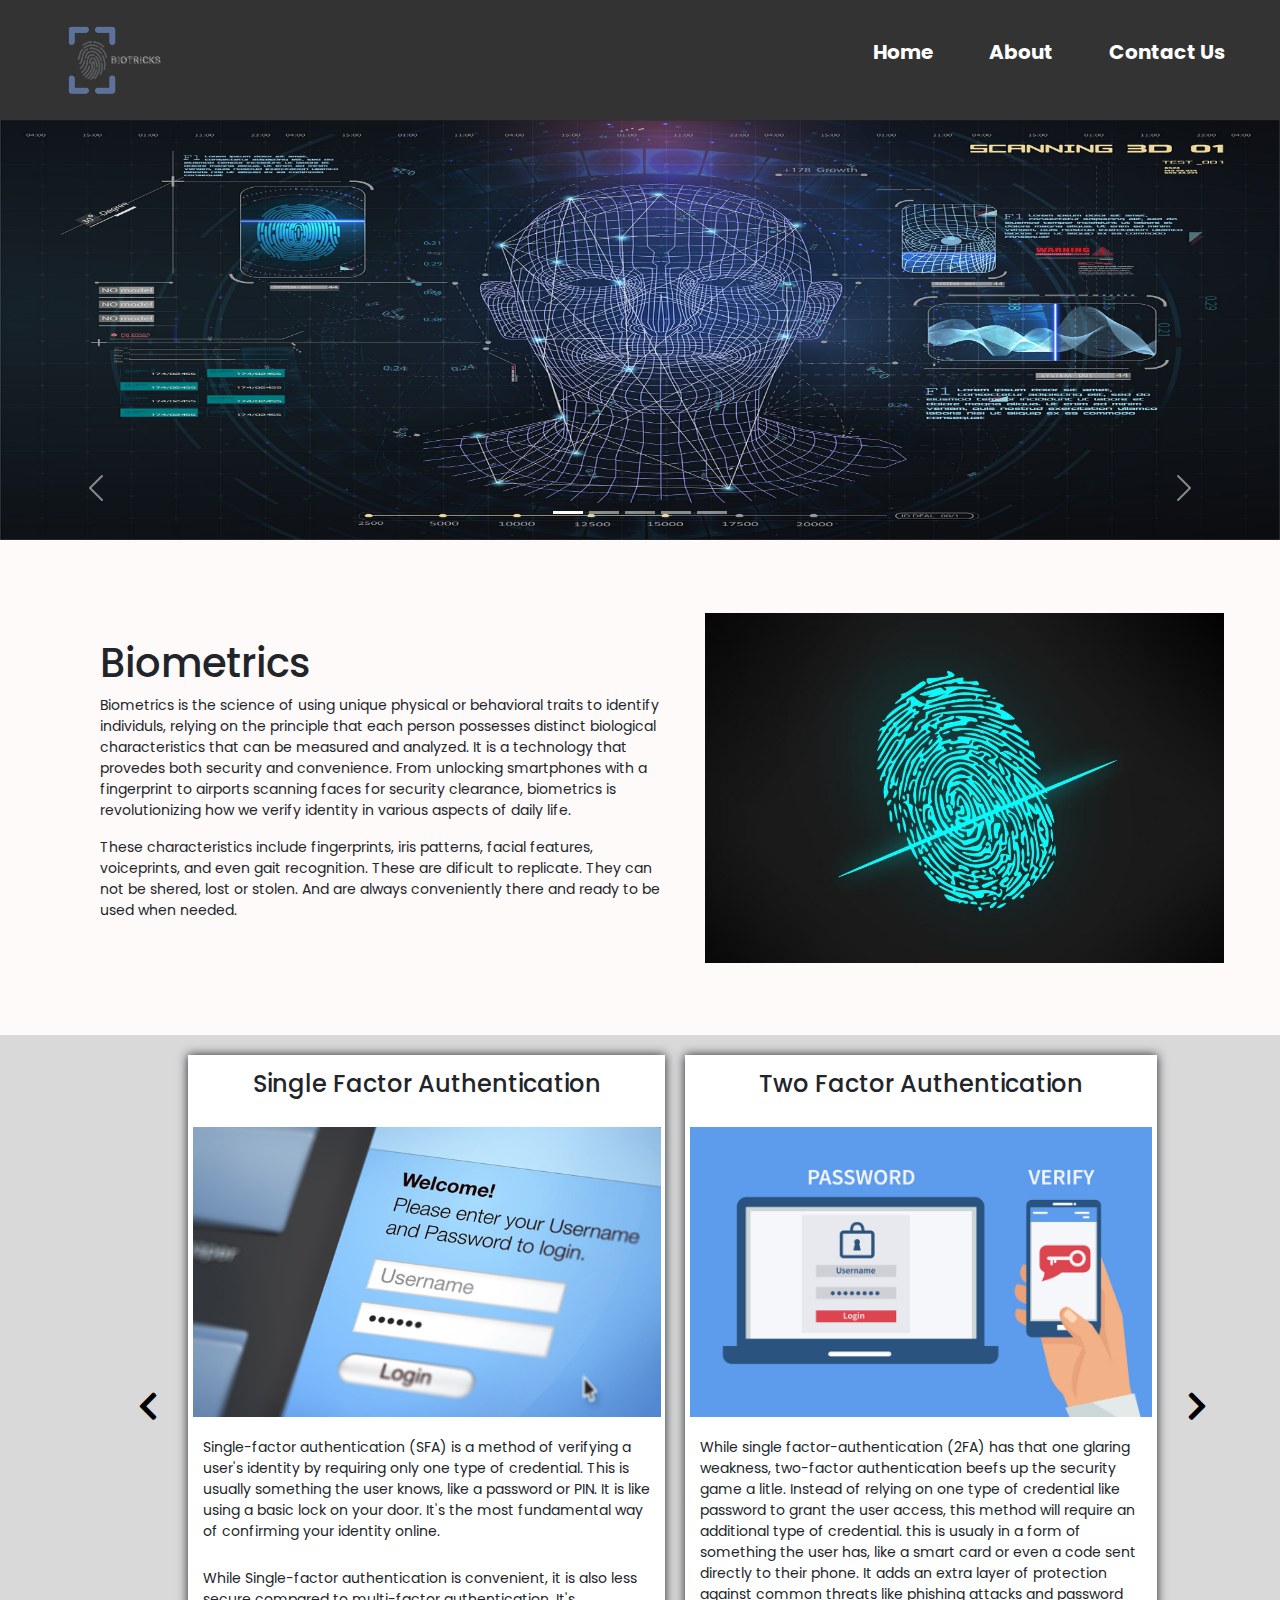
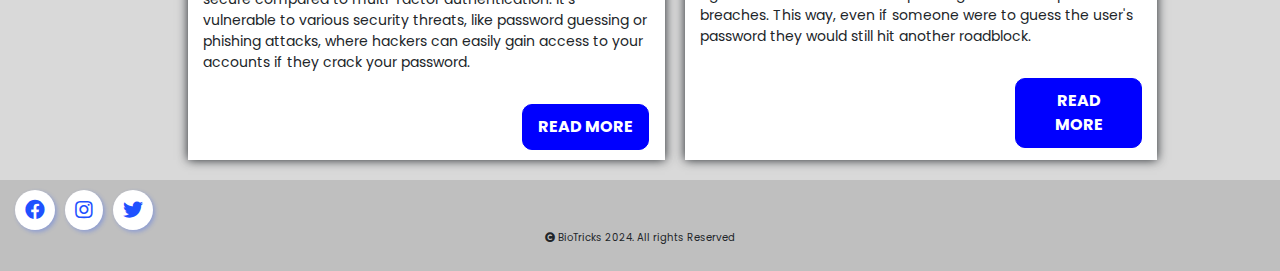
==== commit a5047d70: "Styled & tweaked merged HTML tags" ====
--- a/index.html
+++ b/index.html
@@ -3,23 +3,23 @@
 <head>
     <meta charset="UTF-8">
     <meta name="viewport" content="width=device-width, initial-scale=1.0">
+    <title>BIOtricks</title>
+    <link rel="preconnect" href="https://fonts.googleapis.com">
+    <link rel="preconnect" href="https://fonts.gstatic.com" crossorigin>
+    <link href="https://fonts.googleapis.com/css2?family=Poppins:ital,wght@0,100;0,200;0,300;0,400;0,500;0,
+        600;0,700;0,800;0,900;1,100;1,200;1,300;1,400;1,500;1,600;1,700;1,800;1,900&display=swap" rel="stylesheet">
     <link rel="stylesheet" href="https://cdnjs.cloudflare.com/ajax/libs/font-awesome/4.7.0/css/font-awesome.min.css">
-    <link rel="preconnect" href="https://fonts.googleapis.com">
-    <script src="script.js" defer></script>
-    <link rel="preconnect" href="https://fonts.gstatic.com" crossorigin>
-    <link href="https://fonts.googleapis.com/css2?family=Poppins:ital,wght@0,100;0,200;0,300;0,400;0,500;0,600;0,700;0,800;0,900;1,100;1,200;1,300;1,400;1,500;1,600;1,700;1,800;1,900&display=swap" rel="stylesheet">
-    <link rel="stylesheet" href="styles.css">
-    <title>BIOtricks</title>
+    <link rel="stylesheet" href="https://cdnjs.cloudflare.com/ajax/libs/font-awesome/5.15.4/css/all.min.css">
     <link href="https://cdn.jsdelivr.net/npm/bootstrap@5.3.3/dist/css/bootstrap.min.css" rel="stylesheet" 
         integrity="sha384-QWTKZyjpPEjISv5WaRU9OFeRpok6YctnYmDr5pNlyT2bRjXh0JMhjY6hW+ALEwIH" crossorigin="anonymous">
-    <link rel="stylesheet" href="https://cdnjs.cloudflare.com/ajax/libs/font-awesome/5.15.4/css/all.min.css">
     <link rel="stylesheet" href="./styles.css">
+    <script src="script.js" defer></script>
 </head>
 <body>
     <!-- HEADER -->
     <header class="header">
         <div class="logo">
-            <a href="#"><img src="/Assets/biotricks.png" alt="Logo"></a>
+            <a href="#"><img src="./Assets/biotricks.png" alt="Logo"></a>
         </div>
         <nav>
             <ul>
@@ -29,6 +29,7 @@
             </ul>
         </nav>
     </header>
+    <div class="header__background"></div>
     <!-- BANNER -->
     <div id="carouselExampleIndicators" class="carousel slide" data-bs-ride="carousel">
         <div class="carousel-indicators">
@@ -65,54 +66,72 @@
         </button>
     </div>
     <!-- INTRO -->
-  <section class="introduction">
+    <section class="introduction">
         <div class="information">
             <h1>Biometrics</h1>
             <p>
-                Biometrics is the science of using unique physical or behavioral traits to identify individuls, relying on the principle that each person possesses distinct biological characteristics that can be measured and analyzed. It is a technology that provedes both security and convenience. From unlocking smartphones with a fingerprint to airports scanning faces for security clearance, biometrics is revolutionizing how we verify identity in various aspects of daily life.
+                Biometrics is the science of using unique physical or behavioral traits to identify individuls, relying on the principle 
+                that each person possesses distinct biological characteristics that can be measured and analyzed. It is a technology that 
+                provedes both security and convenience. From unlocking smartphones with a fingerprint to airports scanning faces for 
+                security clearance, biometrics is revolutionizing how we verify identity in various aspects of daily life.
             </p>
             <p>
-                These characteristics include fingerprints, iris patterns, facial features, voiceprints, and even gait recognition. These are dificult to replicate. They can not be shered, lost or stolen. And are always conveniently there and ready to be used when needed.  
+                These characteristics include fingerprints, iris patterns, facial features, voiceprints, and even gait recognition. 
+                These are dificult to replicate. They can not be shered, lost or stolen.  
+                And are always conveniently there and ready to be used when needed.  
             </p>
             
         </div>
         <div class="informationImage">
-            <img src="/Assets/Biometrics2.jpg">
+            <img src="./Assets/Biometrics2.jpg">
         </div>
     </section>
+    <!-- ARTICLES -->
     <section class="wrapper">
         <button class="btn2 leftBtn"><i class="fa fa-chevron-left" aria-hidden="true"></i></button>
         <div class="authSection">
-            
             <div class="singleFactorAuth">
                 <h1>Single Factor Authentication</h1>
-                <img src="/Assets/SFA.jpg" alt="">
+                <img src="./Assets/SFA.jpg" alt="">
                 <p>
-                    Single-factor authentication (SFA) is a method of verifying a user's identity by requiring only one type of credential. This is usually something the user knows, like a password or PIN. It is like using a basic lock on your door. It's the most fundamental way of confirming your identity online.
+                    Single-factor authentication (SFA) is a method of verifying a user's identity by requiring only one type of credential. 
+                    This is usually something the user knows, like a password or PIN. It is like using a basic lock on your door. It's the 
+                    most fundamental way of confirming your identity online.
                 </p>
                 <p>
-                    While Single-factor authentication is convenient, it is also less secure compared to multi-factor authentication. It's vulnerable to various security threats, like password guessing or phishing attacks, where hackers can easily gain access to your accounts if they crack your password.
+                    While Single-factor authentication is convenient, it is also less secure compared to multi-factor authentication. It's 
+                    vulnerable to various security threats, like password guessing or phishing attacks, where hackers can easily gain access 
+                    to your accounts if they crack your password.
                 </p>
                 <a href="MoreInfo.html#SFA"><button class="btn">Read More</button></a>
             </div>
             <div class="twoFactorAuth">
                 <h1>Two Factor Authentication</h1>
-                <img src="/Assets/TFA.jpg" alt="">
+                <img src="./Assets/TFA.jpg" alt="">
                 <p>
-                    While single factor-authentication (2FA) has that one glaring weakness, two-factor authentication beefs up the security game a litle. Instead of relying on one type of credential like password to grant the user access, this method will require an additional type of credential. this is usualy in a form of something the user has, like a smart card or even a code sent directly to their phone. It adds an extra layer of protection against common threats like phishing attacks and password breaches. This way, even if someone were to guess the user's password they would still hit another roadblock.
+                    While single factor-authentication (2FA) has that one glaring weakness, two-factor authentication beefs up the security 
+                    game a litle. Instead of relying on one type of credential like password to grant the user access, this method will 
+                    require an additional type of credential. this is usualy in a form of something the user has, like a smart card or even 
+                    a code sent directly to their phone. It adds an extra layer of protection against common threats like phishing attacks 
+                    and password breaches. This way, even if someone were to guess the user's password they would still hit another roadblock.
                 </p>
                 <a href="MoreInfo.html#TFA"><button class="btn">Read More</button></a>
             </div>
             <div class="multiFactorAuth">
                 <h1>Multi-Factor Authentication</h1>
-                <img src="/Assets/MFA.jpg" alt="">
-                <p>Multi-factor authentication (MFA) is a method of verifying a user's identity by requiring  two or more type of credentials. These are usually in a form of something the user knows (like  a password, PIN, or answers to security questions.), something they have (.e.g,  physical devices like smartphones, security tokens, or smart cards that generate or receive one-time codes.) and something they are, which refers to biometric identifiers such as fingerprints, facial recognition, or retina scans. </p>
+                <img src="./Assets/MFA.jpg" alt="">
+                <p>
+                    Multi-factor authentication (MFA) is a method of verifying a user's identity by requiring  two or more type of 
+                    credentials. These are usually in a form of something the user knows (like  a password, PIN, or answers to security 
+                    questions.), something they have (.e.g,  physical devices like smartphones, security tokens, or smart cards that generate or 
+                    receive one-time codes.) and something they are, which refers to biometric identifiers such as fingerprints, facial 
+                    recognition, or retina scans. 
+                </p>
                 <a href="MoreInfo.html#MFA"><button class="btn">Read More</button></a>
             </div>
         </div>
         <button class="btn2 rightBtn"><i class="fa fa-chevron-right" aria-hidden="true"></i></button>
     </section>
-    <!-- ARTICLES -->
     <!-- FOOTER -->
     <footer>
         <div class="footer__socialmedia">
--- a/styles.css
+++ b/styles.css
@@ -1,7 +1,5 @@
-
-
-/* Xoli's Contributions */
-*{
+/* global/general styling */
+* {
     margin: 0;
     padding: 0;
     box-sizing: border-box;
@@ -14,21 +12,85 @@
     background: #000;
     color: #fff;
 }
-p{
+a {
+    text-decoration: none;
+    color: black;
+}
+p {
     font-size: 14px;
 }
+
+
+/* header styling  */
+.header__background {
+    height: 120px;
+    width: 100%;
+}
+.header{
+    width: 100%;
+    z-index: 1;
+    position: fixed;
+    background-color: #333;
+    padding-inline: 55px;
+    display: flex;
+    justify-content: space-between;
+    align-items: center;
+}
+.logo{
+    /* background: #1F51FF; */
+    z-index: 1;
+}
+.logo img{
+    width: 120px;
+}
+nav ul {
+    width: 30vw;
+    list-style-type: none;
+    display: flex;
+    justify-content: space-between;
+}
+nav ul li {
+    font-size: 20px;
+    font-weight: bold;
+    display: flex;
+    align-items: center;
+}
+nav ul li a {
+    color: white;
+    text-decoration: none;
+}
+
+
+/* carousel styling */
+.carousel ,
+.carousel-item > img {
+    height: 420px;
+    width: 100%;
+}
+.carousel-control-next,
+.carousel-control-prev{
+    position: absolute;
+    top: 75%;
+}
+
+
+/* introduction styling */
 .introduction{
+    height: 55vh;
+    width: 100%;
+    padding: 10px 0 10px 100px;
+    background: snow;
     display: grid;
     grid-template-columns: repeat(2, 1fr);
     gap: 30px;
-    padding: 20px 10%;
-    align-items: center;
-    height: 100vh;
-    background: snow;
+    align-items: center;
 }
 .informationImage img{
     height: 350px;
 }
+
+
+/* AUTH articles styling */
 .wrapper{
     display: flex;
     padding: 0 10%;
@@ -96,70 +158,7 @@
 .btn2:hover{
     transform: scale(1.2);
 }
-/* End of Xoli's Contributions */
-
-* {
-    padding: 0;
-    margin: 0;
-}
-a {
-    text-decoration: none;
-    color: black;
-}
-
-/* header styling  */
-.header{
-    position: fixed;
-    z-index: 1;
-    width: 100%;
-    background-color: #333;
-    padding: 0px 10%;
-    display: flex;
-    justify-content: space-between;
-    align-items: center;
-}
-/* .logo, .logo > img {
-    height: 100%;
-    min-width: 250px;
-} */
-.logo{
-    /* background: #1F51FF; */
-    z-index: 1;
-}
-.logo img{
-    width: 120px;
-}
-nav ul {
-    width: 30vw;
-    list-style-type: none;
-    display: flex;
-    justify-content: space-between;
-}
-nav ul li {
-    font-size: 20px;
-    font-weight: bold;
-    display: flex;
-    align-items: center;
-}
-nav ul li a {
-    color: white;
-    text-decoration: none;
-}
-
-
-/* carousel styling */
-#carouselExampleIndicators{
-    padding: 120px 0 0 0;
-}
-.carousel ,
-.carousel-item > img {
-    height: 420px;
-}
-.carousel-control-next,
-.carousel-control-prev{
-    position: absolute;
-    top: 50%;
-}
+
 
 /* footer styling */
 footer {
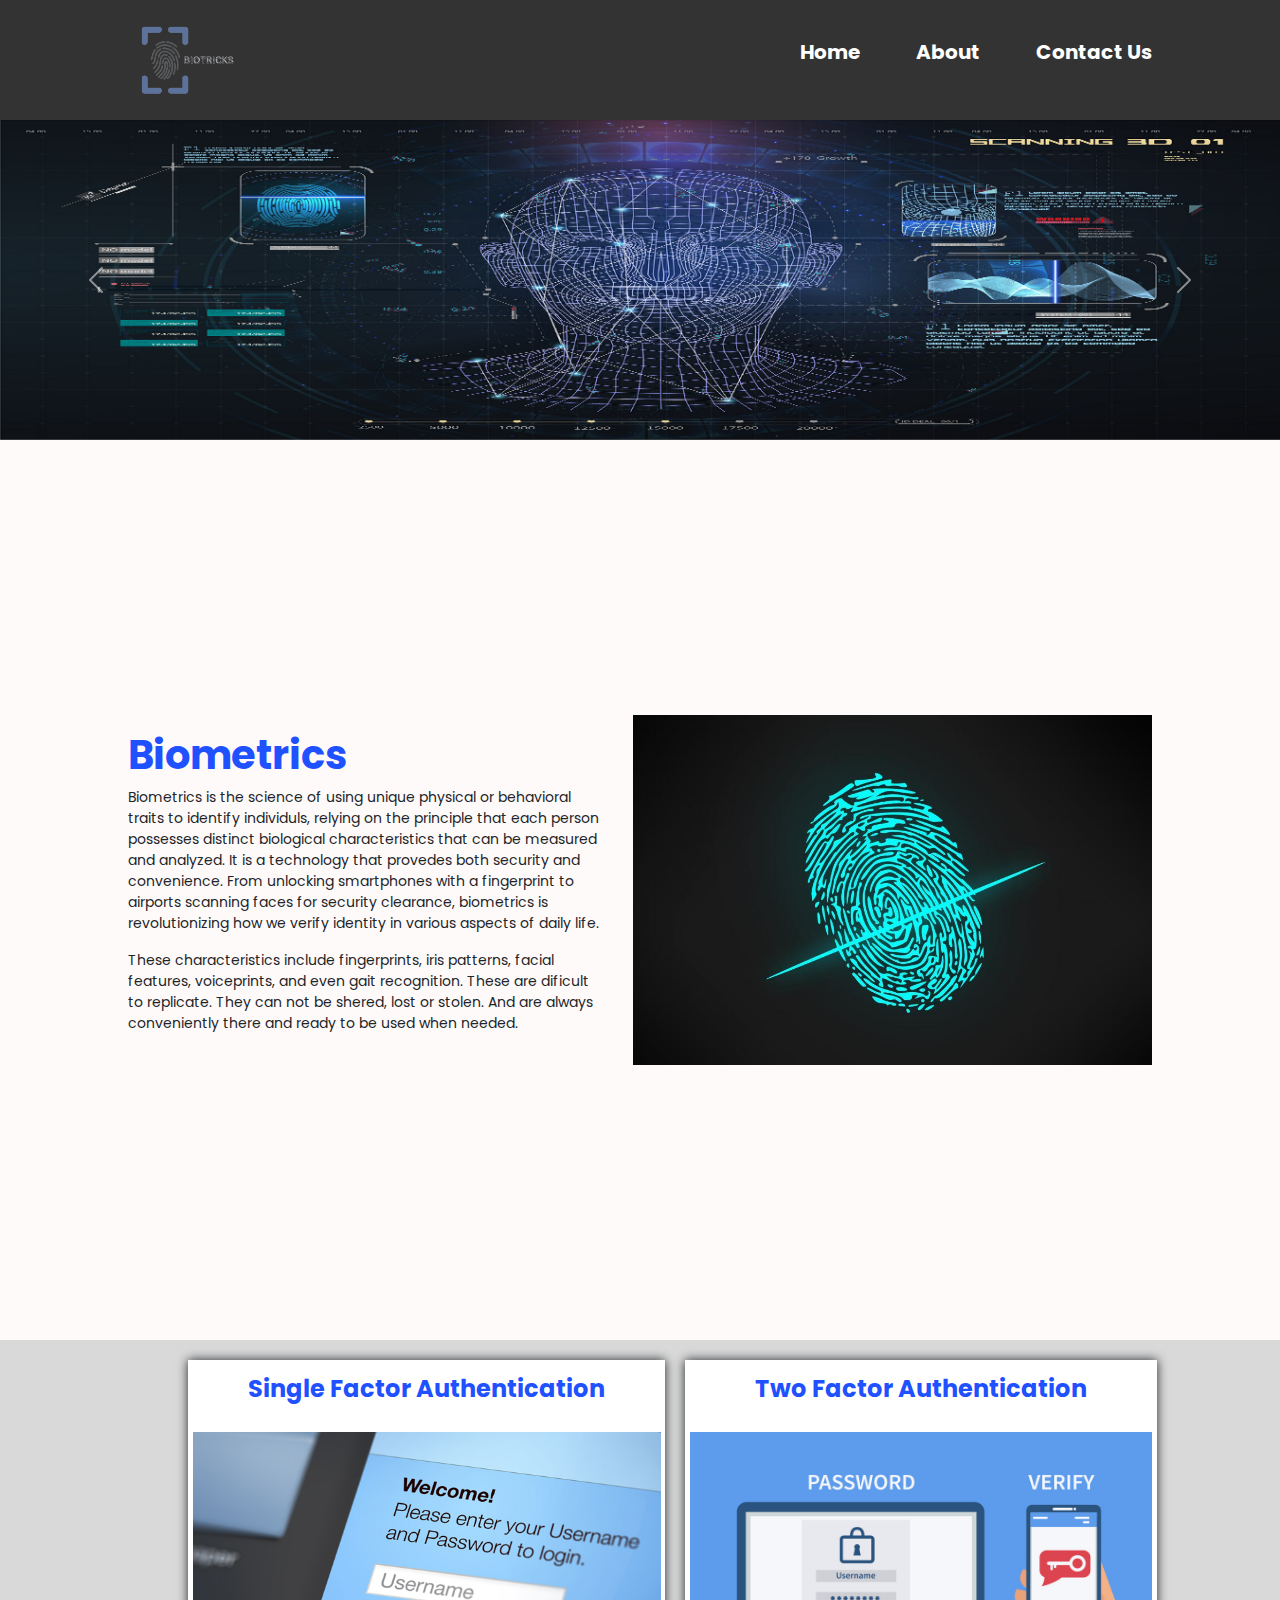
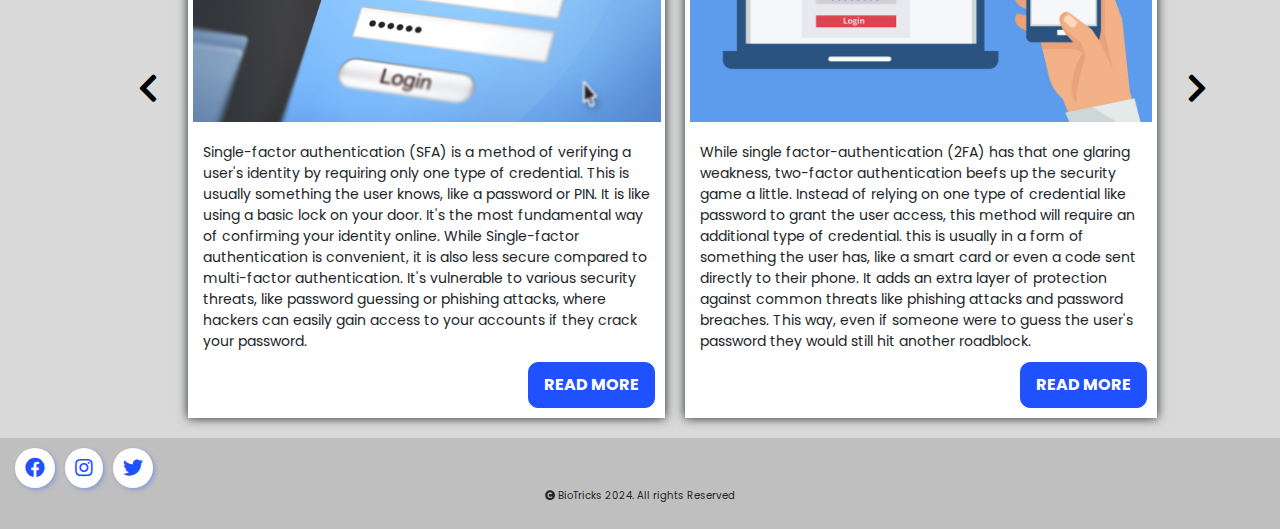
==== commit 358f59ad: "more thursday edits" ====
--- a/index.html
+++ b/index.html
@@ -11,8 +11,8 @@
     <link rel="stylesheet" href="https://cdnjs.cloudflare.com/ajax/libs/font-awesome/4.7.0/css/font-awesome.min.css">
     <link rel="stylesheet" href="https://cdnjs.cloudflare.com/ajax/libs/font-awesome/5.15.4/css/all.min.css">
     <link href="https://cdn.jsdelivr.net/npm/bootstrap@5.3.3/dist/css/bootstrap.min.css" rel="stylesheet" 
-        integrity="sha384-QWTKZyjpPEjISv5WaRU9OFeRpok6YctnYmDr5pNlyT2bRjXh0JMhjY6hW+ALEwIH" crossorigin="anonymous">
-    <link rel="stylesheet" href="./styles.css">
+            integrity="sha384-QWTKZyjpPEjISv5WaRU9OFeRpok6YctnYmDr5pNlyT2bRjXh0JMhjY6hW+ALEwIH" crossorigin="anonymous">
+    <link rel="stylesheet" href="styles.css">
     <script src="script.js" defer></script>
 </head>
 <body>
@@ -97,8 +97,6 @@
                     Single-factor authentication (SFA) is a method of verifying a user's identity by requiring only one type of credential. 
                     This is usually something the user knows, like a password or PIN. It is like using a basic lock on your door. It's the 
                     most fundamental way of confirming your identity online.
-                </p>
-                <p>
                     While Single-factor authentication is convenient, it is also less secure compared to multi-factor authentication. It's 
                     vulnerable to various security threats, like password guessing or phishing attacks, where hackers can easily gain access 
                     to your accounts if they crack your password.
@@ -110,8 +108,8 @@
                 <img src="./Assets/TFA.jpg" alt="">
                 <p>
                     While single factor-authentication (2FA) has that one glaring weakness, two-factor authentication beefs up the security 
-                    game a litle. Instead of relying on one type of credential like password to grant the user access, this method will 
-                    require an additional type of credential. this is usualy in a form of something the user has, like a smart card or even 
+                    game a little. Instead of relying on one type of credential like password to grant the user access, this method will 
+                    require an additional type of credential. this is usually in a form of something the user has, like a smart card or even 
                     a code sent directly to their phone. It adds an extra layer of protection against common threats like phishing attacks 
                     and password breaches. This way, even if someone were to guess the user's password they would still hit another roadblock.
                 </p>
@@ -145,12 +143,12 @@
     </footer>
     <!-- BOOTSTRAP JS -->
     <script src="https://cdn.jsdelivr.net/npm/@popperjs/core@2.11.8/dist/umd/popper.min.js" 
-        integrity="sha384-I7E8VVD/ismYTF4hNIPjVp/Zjvgyol6VFvRkX/vR+Vc4jQkC+hVqc2pM8ODewa9r" 
-        crossorigin="anonymous">
+            integrity="sha384-I7E8VVD/ismYTF4hNIPjVp/Zjvgyol6VFvRkX/vR+Vc4jQkC+hVqc2pM8ODewa9r" 
+            crossorigin="anonymous">
     </script>
     <script src="https://cdn.jsdelivr.net/npm/bootstrap@5.3.3/dist/js/bootstrap.min.js" 
-        integrity="sha384-0pUGZvbkm6XF6gxjEnlmuGrJXVbNuzT9qBBavbLwCsOGabYfZo0T0to5eqruptLy" 
-        crossorigin="anonymous">
+            integrity="sha384-0pUGZvbkm6XF6gxjEnlmuGrJXVbNuzT9qBBavbLwCsOGabYfZo0T0to5eqruptLy" 
+            crossorigin="anonymous">
     </script>
 </body>
 </html>
--- a/styles.css
+++ b/styles.css
@@ -1,11 +1,12 @@
 /* global/general styling */
+@import url('https://fonts.googleapis.com/css2?family=Poppins:ital,wght@0,100;0,200;0,300;0,400;0,500;0,600;0,700;0,800;0,900;1,100;1,200;1,300;1,400;1,500;1,600;1,700;1,800;1,900&display=swap');
 * {
     margin: 0;
     padding: 0;
     box-sizing: border-box;
     list-style: none;
     text-decoration: none;
-    font-family: 'poppins', sans-serif;
+    font-family: 'Poppins', sans-serif;
     scroll-behavior: smooth;
 }
 ::selection{
@@ -60,7 +61,6 @@
     text-decoration: none;
 }
 
-
 /* carousel styling */
 .carousel ,
 .carousel-item > img {
@@ -70,25 +70,25 @@
 .carousel-control-next,
 .carousel-control-prev{
     position: absolute;
-    top: 75%;
-}
-
+    top: 0px;
+}
 
 /* introduction styling */
 .introduction{
-    height: 55vh;
-    width: 100%;
-    padding: 10px 0 10px 100px;
+    height: 100vh;
+    width: 100%;
+    padding: 0 10%;
     background: snow;
     display: grid;
     grid-template-columns: repeat(2, 1fr);
     gap: 30px;
     align-items: center;
+    background: snow;
+    align-items: center;
 }
 .informationImage img{
     height: 350px;
 }
-
 
 /* AUTH articles styling */
 .wrapper{
@@ -115,12 +115,15 @@
     background: #fff;
 }
 .authSection div .btn{
-    margin: 10px 15px 10px 70%;
+    /* margin: 10px; */
+    position: absolute;
+    bottom: 10px;
+    right: 10px;
     padding: 10px 15px;
     border: none;
-    background: blue;
+    background: #1F51FF;
     font-weight: bold;
-    border: 1px solid blue;
+    border: 1px solid #1F51FF;
     color: #fff;
     cursor: pointer;
     border-radius: 10px;
@@ -138,7 +141,7 @@
     font-size: 1.5em;
 }
 .authSection div p{
-    padding: 5px 15px;
+    padding: 5px 15px 50px 15px;
 }
 .authSection div img{
     /* box-shadow: 0 0 10px; */
@@ -159,14 +162,79 @@
     transform: scale(1.2);
 }
 
+* {
+    padding: 0;
+    margin: 0;
+}
+a {
+    text-decoration: none;
+    color: black;
+}
+h1{
+    font-weight: bold;
+    color: #1F51FF;
+}
+
+/* header styling  */
+.header{
+    position: fixed;
+    z-index: 1;
+    width: 100%;
+    background-color: #333;
+    padding: 0px 10%;
+    display: flex;
+    justify-content: space-between;
+    align-items: center;
+}
+/* .logo, .logo > img {
+    height: 100%;
+    min-width: 250px;
+} */
+.logo{
+    /* background: #1F51FF; */
+    z-index: 1;
+}
+.logo img{
+    width: 120px;
+}
+nav ul {
+    width: 30vw;
+    list-style-type: none;
+    display: flex;
+    justify-content: space-between;
+}
+nav ul li {
+    font-size: 20px;
+    font-weight: bold;
+    display: flex;
+    align-items: center;
+}
+nav ul li a {
+    color: white;
+    text-decoration: none;
+}
+
+
+/* carousel styling */
+
+.carousel ,
+.carousel-item > img {
+    height: 320px;
+}
+.carousel-control-next,
+.carousel-control-prev{
+    position: absolute;
+    top: 0%;
+}
+.carousel-indicators{
+    display: none;
+}
 
 /* footer styling */
 footer {
     background-color: rgb(191, 191, 191);
     padding: 10px;
-    /* position: fixed; */
-    width: 100%;
-    /* height: fit-content; */
+    width: 100%;
 }
 footer p{
     font-size: 10px;
@@ -217,3 +285,65 @@
     display: flex;
     justify-content: center;
 }
+/* Contact Section */
+.contact {
+    height: 100vh;
+    display: flex;
+    justify-content: space-around;
+    align-items: center;
+    padding: 0px 10%;
+    gap: 20px;
+}
+
+.contact__info,
+.contact__form {
+    flex: 1;
+}
+
+.contact__info h1,
+.contact__form h2 {
+    margin-bottom: 20px;
+}
+
+.contact__info ul {
+    list-style: none;
+    padding: 0;
+}
+
+.contact__info ul li {
+    margin-bottom: 10px;
+}
+
+.contact__form form {
+    display: flex;
+    flex-direction: column;
+}
+
+.contact__form input,
+.contact__form textarea {
+    margin-bottom: 20px;
+    padding: 10px;
+    border: 1px solid #ccc;
+    border-radius: 5px;
+}
+.contact__form input:focus,
+.contact__form textarea:focus {
+    outline: none;
+    border: 1px solid #1F51FF;
+}
+
+.contact__form button {
+    padding: 10px 20px;
+    background-color: #1F51FF;
+    border: 1px solid transparent;
+    color: #fff;
+    border: none;
+    border-radius: 5px;
+    cursor: pointer;
+    /* transition: background-color 0.3s ease; */
+}
+.contact__form button:hover{
+    background-color: #FFF;
+    border: 1px solid #1F51FF;
+    color: #1F51FF;
+}
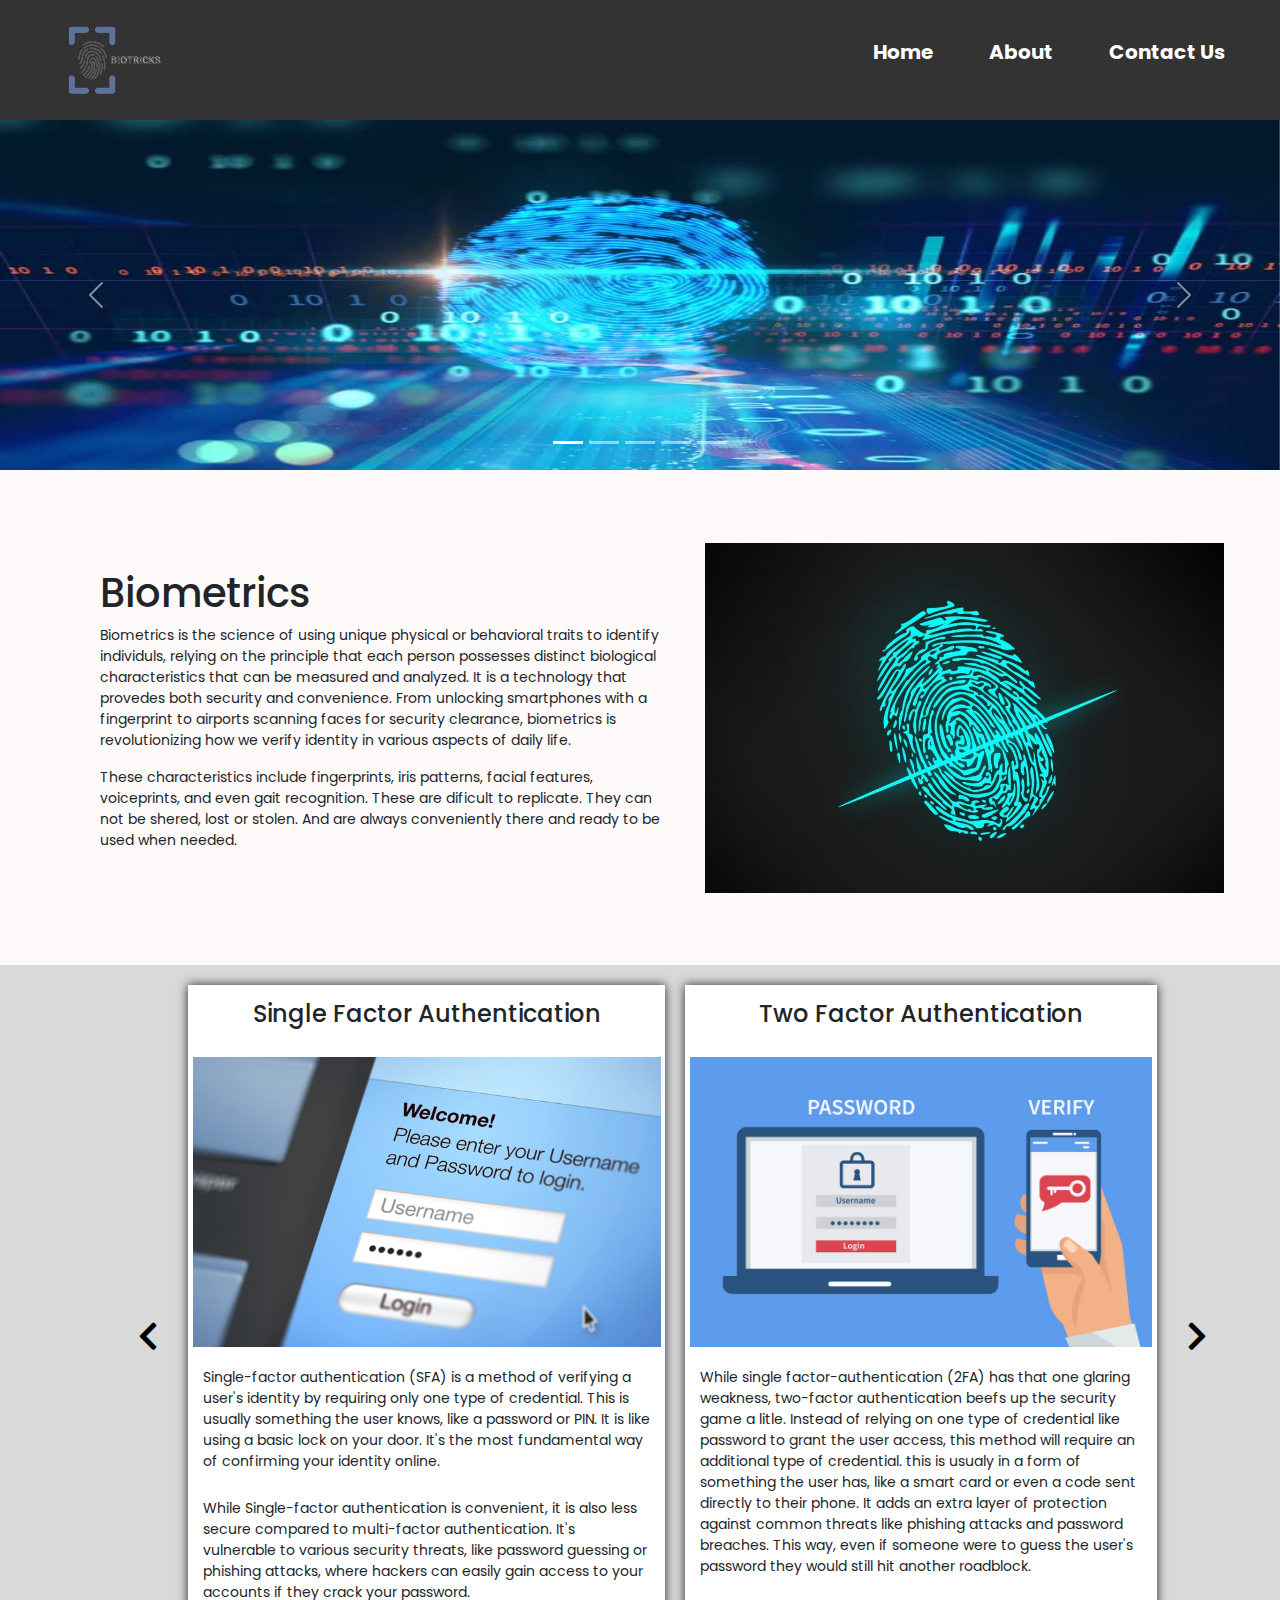
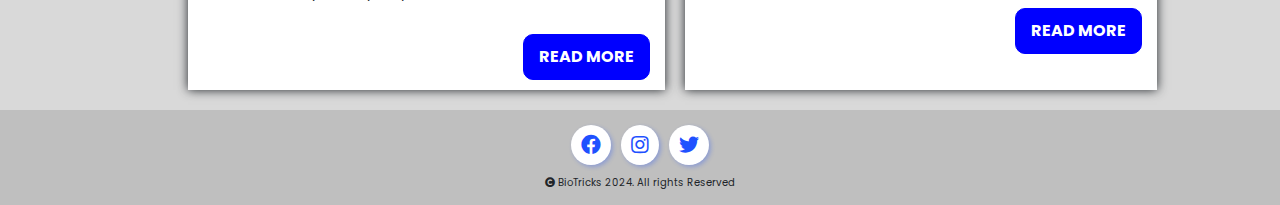
==== commit 3fdcd09c: "fixed UI" ====
--- a/index.html
+++ b/index.html
@@ -1,154 +1,155 @@
 <!DOCTYPE html>
 <html lang="en">
 <head>
-    <meta charset="UTF-8">
-    <meta name="viewport" content="width=device-width, initial-scale=1.0">
-    <title>BIOtricks</title>
-    <link rel="preconnect" href="https://fonts.googleapis.com">
-    <link rel="preconnect" href="https://fonts.gstatic.com" crossorigin>
-    <link href="https://fonts.googleapis.com/css2?family=Poppins:ital,wght@0,100;0,200;0,300;0,400;0,500;0,
-        600;0,700;0,800;0,900;1,100;1,200;1,300;1,400;1,500;1,600;1,700;1,800;1,900&display=swap" rel="stylesheet">
-    <link rel="stylesheet" href="https://cdnjs.cloudflare.com/ajax/libs/font-awesome/4.7.0/css/font-awesome.min.css">
-    <link rel="stylesheet" href="https://cdnjs.cloudflare.com/ajax/libs/font-awesome/5.15.4/css/all.min.css">
-    <link href="https://cdn.jsdelivr.net/npm/bootstrap@5.3.3/dist/css/bootstrap.min.css" rel="stylesheet" 
-            integrity="sha384-QWTKZyjpPEjISv5WaRU9OFeRpok6YctnYmDr5pNlyT2bRjXh0JMhjY6hW+ALEwIH" crossorigin="anonymous">
-    <link rel="stylesheet" href="styles.css">
-    <script src="script.js" defer></script>
+  <meta charset="UTF-8">
+  <meta name="viewport" content="width=device-width, initial-scale=1.0">
+  <title>BIOtricks</title>
+  <link rel="preconnect" href="https://fonts.googleapis.com">
+  <link rel="preconnect" href="https://fonts.gstatic.com" crossorigin>
+  <link href="https://fonts.googleapis.com/css2?family=Poppins:ital,wght@0,100;0,200;0,300;0,400;0,500;0,
+    600;0,700;0,800;0,900;1,100;1,200;1,300;1,400;1,500;1,600;1,700;1,800;1,900&display=swap" rel="stylesheet">
+  <link rel="stylesheet" href="https://cdnjs.cloudflare.com/ajax/libs/font-awesome/4.7.0/css/font-awesome.min.css">
+  <link rel="stylesheet" href="https://cdnjs.cloudflare.com/ajax/libs/font-awesome/5.15.4/css/all.min.css">
+  <link href="https://cdn.jsdelivr.net/npm/bootstrap@5.3.3/dist/css/bootstrap.min.css" rel="stylesheet" 
+    integrity="sha384-QWTKZyjpPEjISv5WaRU9OFeRpok6YctnYmDr5pNlyT2bRjXh0JMhjY6hW+ALEwIH" crossorigin="anonymous">
+  <link rel="stylesheet" href="./styles.css">
+  <script src="script.js" defer></script>
 </head>
 <body>
-    <!-- HEADER -->
-    <header class="header">
-        <div class="logo">
-            <a href="#"><img src="./Assets/biotricks.png" alt="Logo"></a>
-        </div>
-        <nav>
-            <ul>
-                <li><a href="./index.html">Home</a></li>
-                <li><a href="./about.html">About</a></li>
-                <li><a href="./contact.html">Contact Us</a></li>
-            </ul>
-        </nav>
-    </header>
-    <div class="header__background"></div>
-    <!-- BANNER -->
-    <div id="carouselExampleIndicators" class="carousel slide" data-bs-ride="carousel">
-        <div class="carousel-indicators">
-            <button type="button" data-bs-target="#carouselExampleIndicators" data-bs-slide-to="0" class="active" aria-current="true" aria-label="Slide 1"></button>
-            <button type="button" data-bs-target="#carouselExampleIndicators" data-bs-slide-to="1" aria-label="Slide 2"></button>
-            <button type="button" data-bs-target="#carouselExampleIndicators" data-bs-slide-to="2" aria-label="Slide 3"></button>
-            <button type="button" data-bs-target="#carouselExampleIndicators" data-bs-slide-to="3" aria-label="Slide 4"></button>
-            <button type="button" data-bs-target="#carouselExampleIndicators" data-bs-slide-to="4" aria-label="Slide 5"></button>
-        </div>
-        <div class="carousel-inner">
-            <div class="carousel-item active" data-bs-interval="2500">
-                <img src="./Assets/Biometrics.jpg" class="d-block w-100" alt="...">
-            </div>
-            <div class="carousel-item" data-bs-interval="5500">
-                <img src="./Assets/Bio.jpg" class="d-block w-100" alt="...">
-            </div>
-            <div class="carousel-item" data-bs-interval="5500">
-                <img src="./Assets/SingleAuth2.jpg" class="d-block w-100" alt="...">
-            </div>
-            <div class="carousel-item" data-bs-interval="5500">
-                <img src="./Assets/SingleAuth.jpg" class="d-block w-100" alt="...">
-            </div>
-            <div class="carousel-item" data-bs-interval="5500">
-                <img src="./Assets/Biometrics2.jpg" class="d-block w-100" alt="...">
-            </div>
-        </div>
-        <button class="carousel-control-prev" type="button" data-bs-target="#carouselExampleIndicators" data-bs-slide="prev">
-            <span class="carousel-control-prev-icon" aria-hidden="true"></span>
-            <span class="visually-hidden">Previous</span>
-        </button>
-        <button class="carousel-control-next" type="button" data-bs-target="#carouselExampleIndicators" data-bs-slide="next">
-            <span class="carousel-control-next-icon" aria-hidden="true"></span>
-            <span class="visually-hidden">Next</span>
-        </button>
+  <!-- HEADER -->
+  <header class="header">
+    <div class="logo">
+      <a href="#"><img src="./Assets/biotricks.png" alt="Logo"></a>
     </div>
-    <!-- INTRO -->
-    <section class="introduction">
-        <div class="information">
-            <h1>Biometrics</h1>
-            <p>
-                Biometrics is the science of using unique physical or behavioral traits to identify individuls, relying on the principle 
-                that each person possesses distinct biological characteristics that can be measured and analyzed. It is a technology that 
-                provedes both security and convenience. From unlocking smartphones with a fingerprint to airports scanning faces for 
-                security clearance, biometrics is revolutionizing how we verify identity in various aspects of daily life.
-            </p>
-            <p>
-                These characteristics include fingerprints, iris patterns, facial features, voiceprints, and even gait recognition. 
-                These are dificult to replicate. They can not be shered, lost or stolen.  
-                And are always conveniently there and ready to be used when needed.  
-            </p>
-            
-        </div>
-        <div class="informationImage">
-            <img src="./Assets/Biometrics2.jpg">
-        </div>
-    </section>
-    <!-- ARTICLES -->
-    <section class="wrapper">
-        <button class="btn2 leftBtn"><i class="fa fa-chevron-left" aria-hidden="true"></i></button>
-        <div class="authSection">
-            <div class="singleFactorAuth">
-                <h1>Single Factor Authentication</h1>
-                <img src="./Assets/SFA.jpg" alt="">
-                <p>
-                    Single-factor authentication (SFA) is a method of verifying a user's identity by requiring only one type of credential. 
-                    This is usually something the user knows, like a password or PIN. It is like using a basic lock on your door. It's the 
-                    most fundamental way of confirming your identity online.
-                    While Single-factor authentication is convenient, it is also less secure compared to multi-factor authentication. It's 
-                    vulnerable to various security threats, like password guessing or phishing attacks, where hackers can easily gain access 
-                    to your accounts if they crack your password.
-                </p>
-                <a href="MoreInfo.html#SFA"><button class="btn">Read More</button></a>
-            </div>
-            <div class="twoFactorAuth">
-                <h1>Two Factor Authentication</h1>
-                <img src="./Assets/TFA.jpg" alt="">
-                <p>
-                    While single factor-authentication (2FA) has that one glaring weakness, two-factor authentication beefs up the security 
-                    game a little. Instead of relying on one type of credential like password to grant the user access, this method will 
-                    require an additional type of credential. this is usually in a form of something the user has, like a smart card or even 
-                    a code sent directly to their phone. It adds an extra layer of protection against common threats like phishing attacks 
-                    and password breaches. This way, even if someone were to guess the user's password they would still hit another roadblock.
-                </p>
-                <a href="MoreInfo.html#TFA"><button class="btn">Read More</button></a>
-            </div>
-            <div class="multiFactorAuth">
-                <h1>Multi-Factor Authentication</h1>
-                <img src="./Assets/MFA.jpg" alt="">
-                <p>
-                    Multi-factor authentication (MFA) is a method of verifying a user's identity by requiring  two or more type of 
-                    credentials. These are usually in a form of something the user knows (like  a password, PIN, or answers to security 
-                    questions.), something they have (.e.g,  physical devices like smartphones, security tokens, or smart cards that generate or 
-                    receive one-time codes.) and something they are, which refers to biometric identifiers such as fingerprints, facial 
-                    recognition, or retina scans. 
-                </p>
-                <a href="MoreInfo.html#MFA"><button class="btn">Read More</button></a>
-            </div>
-        </div>
-        <button class="btn2 rightBtn"><i class="fa fa-chevron-right" aria-hidden="true"></i></button>
-    </section>
-    <!-- FOOTER -->
-    <footer>
-        <div class="footer__socialmedia">
-            <a href="https://www.facebook.com/"><i class="fab fa-facebook"></i></a>
-            <a href="https://www.instagram.com/"><i class="fab fa-instagram"></i></a>
-            <a href="https://twitter.com/"><i class="fab fa-twitter"></i></a>
-        </div>
-        <div class="footer__copyright">
-            <p><i class="fa fa-copyright" aria-hidden="true"></i> BioTricks 2024. All rights Reserved</p>
-        </div>
-    </footer>
-    <!-- BOOTSTRAP JS -->
-    <script src="https://cdn.jsdelivr.net/npm/@popperjs/core@2.11.8/dist/umd/popper.min.js" 
-            integrity="sha384-I7E8VVD/ismYTF4hNIPjVp/Zjvgyol6VFvRkX/vR+Vc4jQkC+hVqc2pM8ODewa9r" 
-            crossorigin="anonymous">
-    </script>
-    <script src="https://cdn.jsdelivr.net/npm/bootstrap@5.3.3/dist/js/bootstrap.min.js" 
-            integrity="sha384-0pUGZvbkm6XF6gxjEnlmuGrJXVbNuzT9qBBavbLwCsOGabYfZo0T0to5eqruptLy" 
-            crossorigin="anonymous">
-    </script>
+    <nav>
+      <ul>
+        <li><a href="./index.html">Home</a></li>
+        <li><a href="./about.html">About</a></li>
+        <li><a href="./contact.html">Contact Us</a></li>
+      </ul>
+    </nav>
+  </header>
+  <div class="header__background"></div>
+  <!-- BANNER -->
+  <div id="carouselExampleIndicators" class="carousel slide" data-bs-ride="carousel">
+    <div class="carousel-indicators">
+      <button type="button" data-bs-target="#carouselExampleIndicators" data-bs-slide-to="0" class="active" aria-current="true" aria-label="Slide 1"></button>
+      <button type="button" data-bs-target="#carouselExampleIndicators" data-bs-slide-to="1" aria-label="Slide 2"></button>
+      <button type="button" data-bs-target="#carouselExampleIndicators" data-bs-slide-to="2" aria-label="Slide 3"></button>
+      <button type="button" data-bs-target="#carouselExampleIndicators" data-bs-slide-to="3" aria-label="Slide 4"></button>
+      <button type="button" data-bs-target="#carouselExampleIndicators" data-bs-slide-to="4" aria-label="Slide 5"></button>
+    </div>
+    <div class="carousel-inner">
+      <div class="carousel-item active" data-bs-interval="5500">
+        <img src="./Assets/Bio.jpg" class="d-block w-100" alt="...">
+      </div>
+      <div class="carousel-item" data-bs-interval="5500">
+        <img src="./Assets/Biometrics.jpg" class="d-block w-100" alt="...">
+      </div>
+      <div class="carousel-item" data-bs-interval="5500">
+        <img src="./Assets/SingleAuth2.jpg" class="d-block w-100" alt="...">
+      </div>
+      <div class="carousel-item" data-bs-interval="5500">
+        <img src="./Assets/SingleAuth.jpg" class="d-block w-100" alt="...">
+      </div>
+      <div class="carousel-item" data-bs-interval="5500">
+        <img src="./Assets/Biometrics2.jpg" class="d-block w-100" alt="...">
+      </div>
+    </div>
+    <button class="carousel-control-prev" type="button" data-bs-target="#carouselExampleIndicators" data-bs-slide="prev">
+      <span class="carousel-control-prev-icon" aria-hidden="true"></span>
+      <span class="visually-hidden">Previous</span>
+    </button>
+    <button class="carousel-control-next" type="button" data-bs-target="#carouselExampleIndicators" data-bs-slide="next">
+      <span class="carousel-control-next-icon" aria-hidden="true"></span>
+      <span class="visually-hidden">Next</span>
+    </button>
+  </div>
+  <!-- INTRO -->
+  <section class="introduction">
+    <div class="information">
+      <h1>Biometrics</h1>
+      <p>
+        Biometrics is the science of using unique physical or behavioral traits to identify individuls, relying on the principle 
+        that each person possesses distinct biological characteristics that can be measured and analyzed. It is a technology that 
+        provedes both security and convenience. From unlocking smartphones with a fingerprint to airports scanning faces for 
+        security clearance, biometrics is revolutionizing how we verify identity in various aspects of daily life.
+      </p>
+      <p>
+        These characteristics include fingerprints, iris patterns, facial features, voiceprints, and even gait recognition. 
+        These are dificult to replicate. They can not be shered, lost or stolen.  
+        And are always conveniently there and ready to be used when needed.  
+      </p>
+    </div>
+    <div class="informationImage">
+      <img src="./Assets/Biometrics2.jpg">
+    </div>
+  </section>
+  <!-- ARTICLES -->
+  <section class="wrapper">
+    <button class="btn2 leftBtn"><i class="fa fa-chevron-left" aria-hidden="true"></i></button>
+    <div class="authSection">
+      <div class="singleFactorAuth">
+        <h1>Single Factor Authentication</h1>
+        <img src="./Assets/SFA.jpg" alt="">
+        <p>
+          Single-factor authentication (SFA) is a method of verifying a user's identity by requiring only one type of credential. 
+          This is usually something the user knows, like a password or PIN. It is like using a basic lock on your door. It's the 
+          most fundamental way of confirming your identity online.
+        </p>
+        <p>
+          While Single-factor authentication is convenient, it is also less secure compared to multi-factor authentication. It's 
+          vulnerable to various security threats, like password guessing or phishing attacks, where hackers can easily gain access 
+          to your accounts if they crack your password.
+        </p>
+        <span><a href="MoreInfo.html#SFA"><button class="btn">Read More</button></a></span>
+      </div>
+      <div class="twoFactorAuth">
+        <h1>Two Factor Authentication</h1>
+        <img src="./Assets/TFA.jpg" alt="">
+        <p>
+          While single factor-authentication (2FA) has that one glaring weakness, two-factor authentication beefs up the security 
+          game a litle. Instead of relying on one type of credential like password to grant the user access, this method will 
+          require an additional type of credential. this is usualy in a form of something the user has, like a smart card or even 
+          a code sent directly to their phone. It adds an extra layer of protection against common threats like phishing attacks 
+          and password breaches. This way, even if someone were to guess the user's password they would still hit another roadblock.
+        </p>
+        <span><a href="MoreInfo.html#TFA"><button class="btn">Read More</button></a></span>
+      </div>
+      <div class="multiFactorAuth">
+        <h1>Multi-Factor Authentication</h1>
+        <img src="./Assets/MFA.jpg" alt="">
+        <p>
+          Multi-factor authentication (MFA) is a method of verifying a user's identity by requiring  two or more type of 
+          credentials. These are usually in a form of something the user knows (like  a password, PIN, or answers to security 
+          questions.), something they have (.e.g,  physical devices like smartphones, security tokens, or smart cards that generate or 
+          receive one-time codes.) and something they are, which refers to biometric identifiers such as fingerprints, facial 
+          recognition, or retina scans. 
+        </p>
+        <span><a href="MoreInfo.html#MFA"><button class="btn">Read More</button></a></span>
+      </div>
+    </div>
+    <button class="btn2 rightBtn"><i class="fa fa-chevron-right" aria-hidden="true"></i></button>
+  </section>
+  <!-- FOOTER -->
+  <footer>
+    <div class="footer__socialmedia">
+      <a href="https://www.facebook.com/"><i class="fab fa-facebook"></i></a>
+      <a href="https://www.instagram.com/"><i class="fab fa-instagram"></i></a>
+      <a href="https://twitter.com/"><i class="fab fa-twitter"></i></a>
+    </div>
+    <div class="footer__copyright">
+      <p><i class="fa fa-copyright" aria-hidden="true"></i> BioTricks 2024. All rights Reserved</p>
+    </div>
+  </footer>
+  <!-- BOOTSTRAP JS -->
+  <script src="https://cdn.jsdelivr.net/npm/@popperjs/core@2.11.8/dist/umd/popper.min.js" 
+    integrity="sha384-I7E8VVD/ismYTF4hNIPjVp/Zjvgyol6VFvRkX/vR+Vc4jQkC+hVqc2pM8ODewa9r" 
+    crossorigin="anonymous">
+  </script>
+  <script src="https://cdn.jsdelivr.net/npm/bootstrap@5.3.3/dist/js/bootstrap.min.js" 
+    integrity="sha384-0pUGZvbkm6XF6gxjEnlmuGrJXVbNuzT9qBBavbLwCsOGabYfZo0T0to5eqruptLy" 
+    crossorigin="anonymous">
+  </script>
 </body>
 </html>
--- a/styles.css
+++ b/styles.css
@@ -1,12 +1,11 @@
 /* global/general styling */
-@import url('https://fonts.googleapis.com/css2?family=Poppins:ital,wght@0,100;0,200;0,300;0,400;0,500;0,600;0,700;0,800;0,900;1,100;1,200;1,300;1,400;1,500;1,600;1,700;1,800;1,900&display=swap');
 * {
     margin: 0;
     padding: 0;
     box-sizing: border-box;
     list-style: none;
     text-decoration: none;
-    font-family: 'Poppins', sans-serif;
+    font-family: 'poppins', sans-serif;
     scroll-behavior: smooth;
 }
 ::selection{
@@ -15,7 +14,7 @@
 }
 a {
     text-decoration: none;
-    color: black;
+    color: white;
 }
 p {
     font-size: 14px;
@@ -38,7 +37,6 @@
     align-items: center;
 }
 .logo{
-    /* background: #1F51FF; */
     z-index: 1;
 }
 .logo img{
@@ -61,34 +59,30 @@
     text-decoration: none;
 }
 
+
 /* carousel styling */
 .carousel ,
 .carousel-item > img {
-    height: 420px;
-    width: 100%;
-}
-.carousel-control-next,
-.carousel-control-prev{
-    position: absolute;
-    top: 0px;
-}
+    height: 350px;
+    width: 100%;
+}
+
 
 /* introduction styling */
 .introduction{
-    height: 100vh;
-    width: 100%;
-    padding: 0 10%;
-    background: snow;
+    height: 55vh;
+    width: 100%;
+    padding: 10px 0 10px 100px;
+    background-color: snow;
     display: grid;
     grid-template-columns: repeat(2, 1fr);
     gap: 30px;
     align-items: center;
-    background: snow;
-    align-items: center;
 }
 .informationImage img{
     height: 350px;
 }
+
 
 /* AUTH articles styling */
 .wrapper{
@@ -114,16 +108,17 @@
     flex-direction: column;
     background: #fff;
 }
+.authSection div span{
+    display: flex;
+    justify-content: flex-end;
+}
 .authSection div .btn{
-    /* margin: 10px; */
-    position: absolute;
-    bottom: 10px;
-    right: 10px;
+    margin: 10px 15px;
     padding: 10px 15px;
     border: none;
-    background: #1F51FF;
+    background: blue;
     font-weight: bold;
-    border: 1px solid #1F51FF;
+    border: 1px solid blue;
     color: #fff;
     cursor: pointer;
     border-radius: 10px;
@@ -141,7 +136,7 @@
     font-size: 1.5em;
 }
 .authSection div p{
-    padding: 5px 15px 50px 15px;
+    padding: 5px 15px;
 }
 .authSection div img{
     /* box-shadow: 0 0 10px; */
@@ -162,73 +157,6 @@
     transform: scale(1.2);
 }
 
-* {
-    padding: 0;
-    margin: 0;
-}
-a {
-    text-decoration: none;
-    color: black;
-}
-h1{
-    font-weight: bold;
-    color: #1F51FF;
-}
-
-/* header styling  */
-.header{
-    position: fixed;
-    z-index: 1;
-    width: 100%;
-    background-color: #333;
-    padding: 0px 10%;
-    display: flex;
-    justify-content: space-between;
-    align-items: center;
-}
-/* .logo, .logo > img {
-    height: 100%;
-    min-width: 250px;
-} */
-.logo{
-    /* background: #1F51FF; */
-    z-index: 1;
-}
-.logo img{
-    width: 120px;
-}
-nav ul {
-    width: 30vw;
-    list-style-type: none;
-    display: flex;
-    justify-content: space-between;
-}
-nav ul li {
-    font-size: 20px;
-    font-weight: bold;
-    display: flex;
-    align-items: center;
-}
-nav ul li a {
-    color: white;
-    text-decoration: none;
-}
-
-
-/* carousel styling */
-
-.carousel ,
-.carousel-item > img {
-    height: 320px;
-}
-.carousel-control-next,
-.carousel-control-prev{
-    position: absolute;
-    top: 0%;
-}
-.carousel-indicators{
-    display: none;
-}
 
 /* footer styling */
 footer {
@@ -239,6 +167,7 @@
 footer p{
     font-size: 10px;
     text-align: center;
+    margin: 0;
 }
 footer a {
     color:#1F51FF;
@@ -276,23 +205,25 @@
 .footer__socialmedia{
     height: 50%;
     width: 100%;
-    display: flex;
-    justify-content: flex-start;
+    padding: 5px;
+    display: flex;
+    justify-content: center;
 }
 .footer__copyright{
     height: 50%;
     width: 100%;
+    padding: 5px;
     display: flex;
     justify-content: center;
 }
+
+
 /* Contact Section */
 .contact {
-    height: 100vh;
     display: flex;
     justify-content: space-around;
     align-items: center;
-    padding: 0px 10%;
-    gap: 20px;
+    padding: 50px 50px;
 }
 
 .contact__info,
@@ -326,24 +257,17 @@
     border: 1px solid #ccc;
     border-radius: 5px;
 }
-.contact__form input:focus,
-.contact__form textarea:focus {
-    outline: none;
-    border: 1px solid #1F51FF;
-}
 
 .contact__form button {
     padding: 10px 20px;
     background-color: #1F51FF;
-    border: 1px solid transparent;
     color: #fff;
     border: none;
     border-radius: 5px;
     cursor: pointer;
-    /* transition: background-color 0.3s ease; */
-}
-.contact__form button:hover{
-    background-color: #FFF;
-    border: 1px solid #1F51FF;
-    color: #1F51FF;
-}
+    transition: background-color 0.3s ease;
+}
+
+.contact__form button:hover {
+    background-color: #0e3aa8
+}
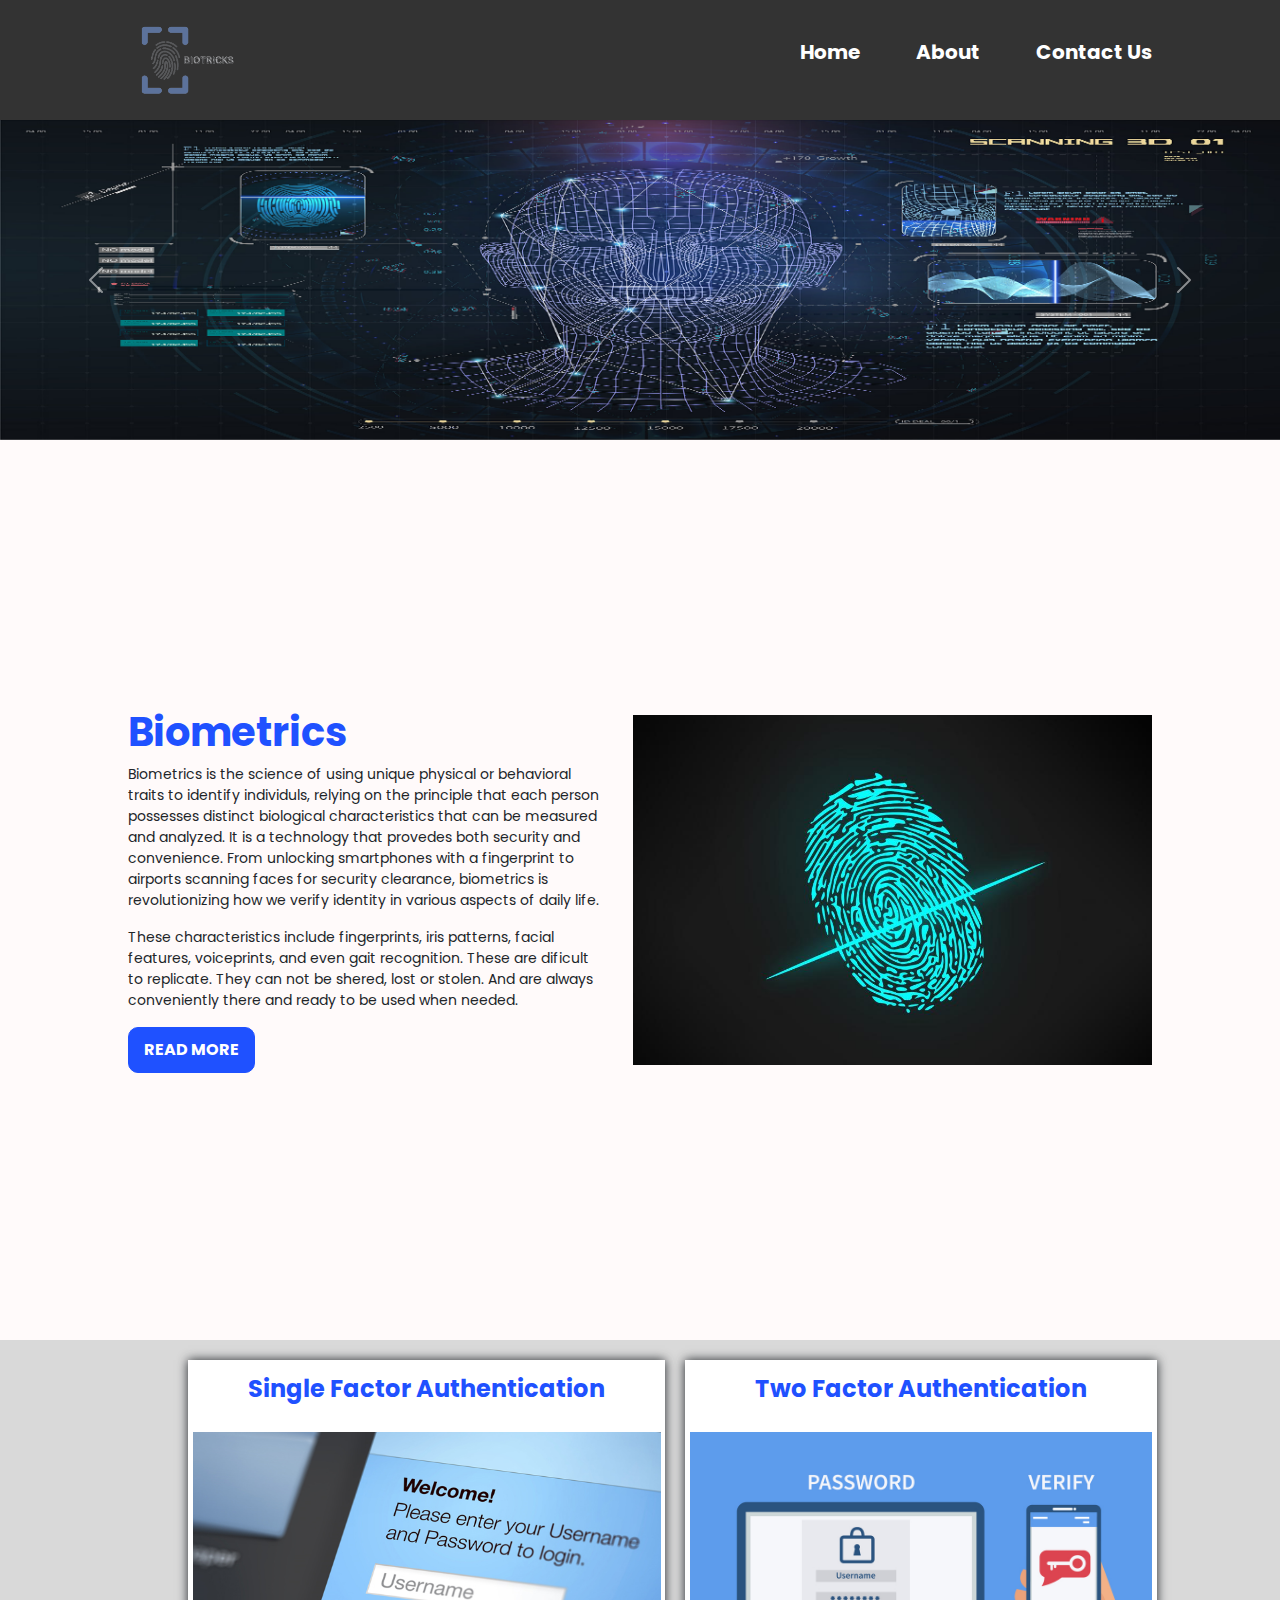
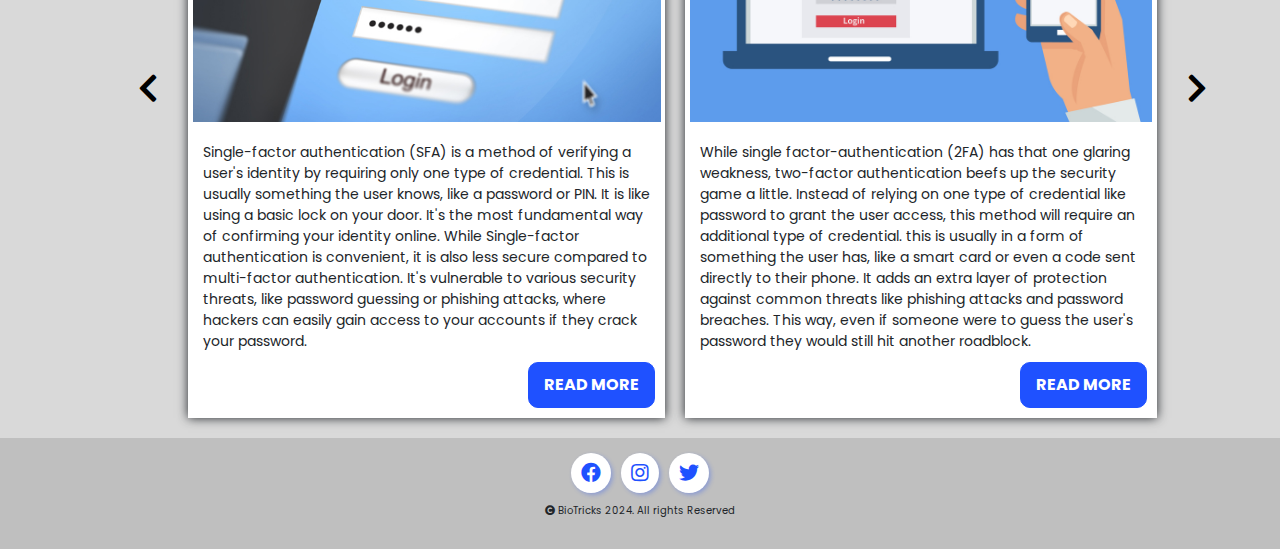
==== commit 4e2ea4c8: "slight change" ====
--- a/index.html
+++ b/index.html
@@ -1,155 +1,155 @@
 <!DOCTYPE html>
 <html lang="en">
 <head>
-  <meta charset="UTF-8">
-  <meta name="viewport" content="width=device-width, initial-scale=1.0">
-  <title>BIOtricks</title>
-  <link rel="preconnect" href="https://fonts.googleapis.com">
-  <link rel="preconnect" href="https://fonts.gstatic.com" crossorigin>
-  <link href="https://fonts.googleapis.com/css2?family=Poppins:ital,wght@0,100;0,200;0,300;0,400;0,500;0,
-    600;0,700;0,800;0,900;1,100;1,200;1,300;1,400;1,500;1,600;1,700;1,800;1,900&display=swap" rel="stylesheet">
-  <link rel="stylesheet" href="https://cdnjs.cloudflare.com/ajax/libs/font-awesome/4.7.0/css/font-awesome.min.css">
-  <link rel="stylesheet" href="https://cdnjs.cloudflare.com/ajax/libs/font-awesome/5.15.4/css/all.min.css">
-  <link href="https://cdn.jsdelivr.net/npm/bootstrap@5.3.3/dist/css/bootstrap.min.css" rel="stylesheet" 
-    integrity="sha384-QWTKZyjpPEjISv5WaRU9OFeRpok6YctnYmDr5pNlyT2bRjXh0JMhjY6hW+ALEwIH" crossorigin="anonymous">
-  <link rel="stylesheet" href="./styles.css">
-  <script src="script.js" defer></script>
+    <meta charset="UTF-8">
+    <meta name="viewport" content="width=device-width, initial-scale=1.0">
+    <title>BIOtricks</title>
+    <link rel="preconnect" href="https://fonts.googleapis.com">
+    <link rel="preconnect" href="https://fonts.gstatic.com" crossorigin>
+    <link href="https://fonts.googleapis.com/css2?family=Poppins:ital,wght@0,100;0,200;0,300;0,400;0,500;0,
+        600;0,700;0,800;0,900;1,100;1,200;1,300;1,400;1,500;1,600;1,700;1,800;1,900&display=swap" rel="stylesheet">
+    <link rel="stylesheet" href="https://cdnjs.cloudflare.com/ajax/libs/font-awesome/4.7.0/css/font-awesome.min.css">
+    <link rel="stylesheet" href="https://cdnjs.cloudflare.com/ajax/libs/font-awesome/5.15.4/css/all.min.css">
+    <link href="https://cdn.jsdelivr.net/npm/bootstrap@5.3.3/dist/css/bootstrap.min.css" rel="stylesheet" 
+            integrity="sha384-QWTKZyjpPEjISv5WaRU9OFeRpok6YctnYmDr5pNlyT2bRjXh0JMhjY6hW+ALEwIH" crossorigin="anonymous">
+    <link rel="stylesheet" href="styles.css">
+    <script src="script.js" defer></script>
 </head>
 <body>
-  <!-- HEADER -->
-  <header class="header">
-    <div class="logo">
-      <a href="#"><img src="./Assets/biotricks.png" alt="Logo"></a>
+    <!-- HEADER -->
+    <header class="header">
+        <div class="logo">
+            <a href="#"><img src="./Assets/biotricks.png" alt="Logo"></a>
+        </div>
+        <nav>
+            <ul>
+                <li><a href="./index.html">Home</a></li>
+                <li><a href="./about.html">About</a></li>
+                <li><a href="./contact.html">Contact Us</a></li>
+            </ul>
+        </nav>
+    </header>
+    <div class="header__background"></div>
+    <!-- BANNER -->
+    <div id="carouselExampleIndicators" class="carousel slide" data-bs-ride="carousel">
+        <div class="carousel-indicators">
+            <button type="button" data-bs-target="#carouselExampleIndicators" data-bs-slide-to="0" class="active" aria-current="true" aria-label="Slide 1"></button>
+            <button type="button" data-bs-target="#carouselExampleIndicators" data-bs-slide-to="1" aria-label="Slide 2"></button>
+            <button type="button" data-bs-target="#carouselExampleIndicators" data-bs-slide-to="2" aria-label="Slide 3"></button>
+            <button type="button" data-bs-target="#carouselExampleIndicators" data-bs-slide-to="3" aria-label="Slide 4"></button>
+            <button type="button" data-bs-target="#carouselExampleIndicators" data-bs-slide-to="4" aria-label="Slide 5"></button>
+        </div>
+        <div class="carousel-inner">
+            <div class="carousel-item active" data-bs-interval="2500">
+                <img src="./Assets/Biometrics.jpg" class="d-block w-100" alt="...">
+            </div>
+            <div class="carousel-item" data-bs-interval="5500">
+                <img src="./Assets/Bio.jpg" class="d-block w-100" alt="...">
+            </div>
+            <div class="carousel-item" data-bs-interval="5500">
+                <img src="./Assets/SingleAuth2.jpg" class="d-block w-100" alt="...">
+            </div>
+            <div class="carousel-item" data-bs-interval="5500">
+                <img src="./Assets/SingleAuth.jpg" class="d-block w-100" alt="...">
+            </div>
+            <div class="carousel-item" data-bs-interval="5500">
+                <img src="./Assets/Biometrics2.jpg" class="d-block w-100" alt="...">
+            </div>
+        </div>
+        <button class="carousel-control-prev" type="button" data-bs-target="#carouselExampleIndicators" data-bs-slide="prev">
+            <span class="carousel-control-prev-icon" aria-hidden="true"></span>
+            <span class="visually-hidden">Previous</span>
+        </button>
+        <button class="carousel-control-next" type="button" data-bs-target="#carouselExampleIndicators" data-bs-slide="next">
+            <span class="carousel-control-next-icon" aria-hidden="true"></span>
+            <span class="visually-hidden">Next</span>
+        </button>
     </div>
-    <nav>
-      <ul>
-        <li><a href="./index.html">Home</a></li>
-        <li><a href="./about.html">About</a></li>
-        <li><a href="./contact.html">Contact Us</a></li>
-      </ul>
-    </nav>
-  </header>
-  <div class="header__background"></div>
-  <!-- BANNER -->
-  <div id="carouselExampleIndicators" class="carousel slide" data-bs-ride="carousel">
-    <div class="carousel-indicators">
-      <button type="button" data-bs-target="#carouselExampleIndicators" data-bs-slide-to="0" class="active" aria-current="true" aria-label="Slide 1"></button>
-      <button type="button" data-bs-target="#carouselExampleIndicators" data-bs-slide-to="1" aria-label="Slide 2"></button>
-      <button type="button" data-bs-target="#carouselExampleIndicators" data-bs-slide-to="2" aria-label="Slide 3"></button>
-      <button type="button" data-bs-target="#carouselExampleIndicators" data-bs-slide-to="3" aria-label="Slide 4"></button>
-      <button type="button" data-bs-target="#carouselExampleIndicators" data-bs-slide-to="4" aria-label="Slide 5"></button>
-    </div>
-    <div class="carousel-inner">
-      <div class="carousel-item active" data-bs-interval="5500">
-        <img src="./Assets/Bio.jpg" class="d-block w-100" alt="...">
-      </div>
-      <div class="carousel-item" data-bs-interval="5500">
-        <img src="./Assets/Biometrics.jpg" class="d-block w-100" alt="...">
-      </div>
-      <div class="carousel-item" data-bs-interval="5500">
-        <img src="./Assets/SingleAuth2.jpg" class="d-block w-100" alt="...">
-      </div>
-      <div class="carousel-item" data-bs-interval="5500">
-        <img src="./Assets/SingleAuth.jpg" class="d-block w-100" alt="...">
-      </div>
-      <div class="carousel-item" data-bs-interval="5500">
-        <img src="./Assets/Biometrics2.jpg" class="d-block w-100" alt="...">
-      </div>
-    </div>
-    <button class="carousel-control-prev" type="button" data-bs-target="#carouselExampleIndicators" data-bs-slide="prev">
-      <span class="carousel-control-prev-icon" aria-hidden="true"></span>
-      <span class="visually-hidden">Previous</span>
-    </button>
-    <button class="carousel-control-next" type="button" data-bs-target="#carouselExampleIndicators" data-bs-slide="next">
-      <span class="carousel-control-next-icon" aria-hidden="true"></span>
-      <span class="visually-hidden">Next</span>
-    </button>
-  </div>
-  <!-- INTRO -->
-  <section class="introduction">
-    <div class="information">
-      <h1>Biometrics</h1>
-      <p>
-        Biometrics is the science of using unique physical or behavioral traits to identify individuls, relying on the principle 
-        that each person possesses distinct biological characteristics that can be measured and analyzed. It is a technology that 
-        provedes both security and convenience. From unlocking smartphones with a fingerprint to airports scanning faces for 
-        security clearance, biometrics is revolutionizing how we verify identity in various aspects of daily life.
-      </p>
-      <p>
-        These characteristics include fingerprints, iris patterns, facial features, voiceprints, and even gait recognition. 
-        These are dificult to replicate. They can not be shered, lost or stolen.  
-        And are always conveniently there and ready to be used when needed.  
-      </p>
-    </div>
-    <div class="informationImage">
-      <img src="./Assets/Biometrics2.jpg">
-    </div>
-  </section>
-  <!-- ARTICLES -->
-  <section class="wrapper">
-    <button class="btn2 leftBtn"><i class="fa fa-chevron-left" aria-hidden="true"></i></button>
-    <div class="authSection">
-      <div class="singleFactorAuth">
-        <h1>Single Factor Authentication</h1>
-        <img src="./Assets/SFA.jpg" alt="">
-        <p>
-          Single-factor authentication (SFA) is a method of verifying a user's identity by requiring only one type of credential. 
-          This is usually something the user knows, like a password or PIN. It is like using a basic lock on your door. It's the 
-          most fundamental way of confirming your identity online.
-        </p>
-        <p>
-          While Single-factor authentication is convenient, it is also less secure compared to multi-factor authentication. It's 
-          vulnerable to various security threats, like password guessing or phishing attacks, where hackers can easily gain access 
-          to your accounts if they crack your password.
-        </p>
-        <span><a href="MoreInfo.html#SFA"><button class="btn">Read More</button></a></span>
-      </div>
-      <div class="twoFactorAuth">
-        <h1>Two Factor Authentication</h1>
-        <img src="./Assets/TFA.jpg" alt="">
-        <p>
-          While single factor-authentication (2FA) has that one glaring weakness, two-factor authentication beefs up the security 
-          game a litle. Instead of relying on one type of credential like password to grant the user access, this method will 
-          require an additional type of credential. this is usualy in a form of something the user has, like a smart card or even 
-          a code sent directly to their phone. It adds an extra layer of protection against common threats like phishing attacks 
-          and password breaches. This way, even if someone were to guess the user's password they would still hit another roadblock.
-        </p>
-        <span><a href="MoreInfo.html#TFA"><button class="btn">Read More</button></a></span>
-      </div>
-      <div class="multiFactorAuth">
-        <h1>Multi-Factor Authentication</h1>
-        <img src="./Assets/MFA.jpg" alt="">
-        <p>
-          Multi-factor authentication (MFA) is a method of verifying a user's identity by requiring  two or more type of 
-          credentials. These are usually in a form of something the user knows (like  a password, PIN, or answers to security 
-          questions.), something they have (.e.g,  physical devices like smartphones, security tokens, or smart cards that generate or 
-          receive one-time codes.) and something they are, which refers to biometric identifiers such as fingerprints, facial 
-          recognition, or retina scans. 
-        </p>
-        <span><a href="MoreInfo.html#MFA"><button class="btn">Read More</button></a></span>
-      </div>
-    </div>
-    <button class="btn2 rightBtn"><i class="fa fa-chevron-right" aria-hidden="true"></i></button>
-  </section>
-  <!-- FOOTER -->
-  <footer>
-    <div class="footer__socialmedia">
-      <a href="https://www.facebook.com/"><i class="fab fa-facebook"></i></a>
-      <a href="https://www.instagram.com/"><i class="fab fa-instagram"></i></a>
-      <a href="https://twitter.com/"><i class="fab fa-twitter"></i></a>
-    </div>
-    <div class="footer__copyright">
-      <p><i class="fa fa-copyright" aria-hidden="true"></i> BioTricks 2024. All rights Reserved</p>
-    </div>
-  </footer>
-  <!-- BOOTSTRAP JS -->
-  <script src="https://cdn.jsdelivr.net/npm/@popperjs/core@2.11.8/dist/umd/popper.min.js" 
-    integrity="sha384-I7E8VVD/ismYTF4hNIPjVp/Zjvgyol6VFvRkX/vR+Vc4jQkC+hVqc2pM8ODewa9r" 
-    crossorigin="anonymous">
-  </script>
-  <script src="https://cdn.jsdelivr.net/npm/bootstrap@5.3.3/dist/js/bootstrap.min.js" 
-    integrity="sha384-0pUGZvbkm6XF6gxjEnlmuGrJXVbNuzT9qBBavbLwCsOGabYfZo0T0to5eqruptLy" 
-    crossorigin="anonymous">
-  </script>
+    <!-- INTRO -->
+    <section class="introduction">
+        <div class="information">
+            <h1>Biometrics</h1>
+            <p>
+                Biometrics is the science of using unique physical or behavioral traits to identify individuls, relying on the principle 
+                that each person possesses distinct biological characteristics that can be measured and analyzed. It is a technology that 
+                provedes both security and convenience. From unlocking smartphones with a fingerprint to airports scanning faces for 
+                security clearance, biometrics is revolutionizing how we verify identity in various aspects of daily life.
+            </p>
+            <p>
+                These characteristics include fingerprints, iris patterns, facial features, voiceprints, and even gait recognition. 
+                These are dificult to replicate. They can not be shered, lost or stolen.  
+                And are always conveniently there and ready to be used when needed.  
+            </p>
+            <a href="MoreInfo.html#Biometrics"><button class="btn">Read More</button></a>
+            
+        </div>
+        <div class="informationImage">
+            <img src="./Assets/Biometrics2.jpg">
+        </div>
+    </section>
+    <!-- ARTICLES -->
+    <section class="wrapper">
+        <button class="btn2 leftBtn"><i class="fa fa-chevron-left" aria-hidden="true"></i></button>
+        <div class="authSection">
+            <div class="singleFactorAuth">
+                <h1>Single Factor Authentication</h1>
+                <img src="./Assets/SFA.jpg" alt="">
+                <p>
+                    Single-factor authentication (SFA) is a method of verifying a user's identity by requiring only one type of credential. 
+                    This is usually something the user knows, like a password or PIN. It is like using a basic lock on your door. It's the 
+                    most fundamental way of confirming your identity online.
+                    While Single-factor authentication is convenient, it is also less secure compared to multi-factor authentication. It's 
+                    vulnerable to various security threats, like password guessing or phishing attacks, where hackers can easily gain access 
+                    to your accounts if they crack your password.
+                </p>
+                <a href="MoreInfo.html#SFA"><button class="btn">Read More</button></a>
+            </div>
+            <div class="twoFactorAuth">
+                <h1>Two Factor Authentication</h1>
+                <img src="./Assets/TFA.jpg" alt="">
+                <p>
+                    While single factor-authentication (2FA) has that one glaring weakness, two-factor authentication beefs up the security 
+                    game a little. Instead of relying on one type of credential like password to grant the user access, this method will 
+                    require an additional type of credential. this is usually in a form of something the user has, like a smart card or even 
+                    a code sent directly to their phone. It adds an extra layer of protection against common threats like phishing attacks 
+                    and password breaches. This way, even if someone were to guess the user's password they would still hit another roadblock.
+                </p>
+                <a href="MoreInfo.html#TFA"><button class="btn">Read More</button></a>
+            </div>
+            <div class="multiFactorAuth">
+                <h1>Multi-Factor Authentication</h1>
+                <img src="./Assets/MFA.jpg" alt="">
+                <p>
+                    Multi-factor authentication (MFA) is a method of verifying a user's identity by requiring  two or more type of 
+                    credentials. These are usually in a form of something the user knows (like  a password, PIN, or answers to security 
+                    questions.), something they have (.e.g,  physical devices like smartphones, security tokens, or smart cards that generate or 
+                    receive one-time codes.) and something they are, which refers to biometric identifiers such as fingerprints, facial 
+                    recognition, or retina scans. 
+                </p>
+                <a href="MoreInfo.html#MFA"><button class="btn">Read More</button></a>
+            </div>
+        </div>
+        <button class="btn2 rightBtn"><i class="fa fa-chevron-right" aria-hidden="true"></i></button>
+    </section>
+    <!-- FOOTER -->
+    <footer>
+        <div class="footer__socialmedia">
+            <a href="https://www.facebook.com/"><i class="fab fa-facebook"></i></a>
+            <a href="https://www.instagram.com/"><i class="fab fa-instagram"></i></a>
+            <a href="https://twitter.com/"><i class="fab fa-twitter"></i></a>
+        </div>
+        <div class="footer__copyright">
+            <p><i class="fa fa-copyright" aria-hidden="true"></i> BioTricks 2024. All rights Reserved</p>
+        </div>
+    </footer>
+    <!-- BOOTSTRAP JS -->
+    <script src="https://cdn.jsdelivr.net/npm/@popperjs/core@2.11.8/dist/umd/popper.min.js" 
+            integrity="sha384-I7E8VVD/ismYTF4hNIPjVp/Zjvgyol6VFvRkX/vR+Vc4jQkC+hVqc2pM8ODewa9r" 
+            crossorigin="anonymous">
+    </script>
+    <script src="https://cdn.jsdelivr.net/npm/bootstrap@5.3.3/dist/js/bootstrap.min.js" 
+            integrity="sha384-0pUGZvbkm6XF6gxjEnlmuGrJXVbNuzT9qBBavbLwCsOGabYfZo0T0to5eqruptLy" 
+            crossorigin="anonymous">
+    </script>
 </body>
 </html>
--- a/styles.css
+++ b/styles.css
@@ -1,11 +1,12 @@
 /* global/general styling */
+@import url('https://fonts.googleapis.com/css2?family=Poppins:ital,wght@0,100;0,200;0,300;0,400;0,500;0,600;0,700;0,800;0,900;1,100;1,200;1,300;1,400;1,500;1,600;1,700;1,800;1,900&display=swap');
 * {
     margin: 0;
     padding: 0;
     box-sizing: border-box;
     list-style: none;
     text-decoration: none;
-    font-family: 'poppins', sans-serif;
+    font-family: 'Poppins', sans-serif;
     scroll-behavior: smooth;
 }
 ::selection{
@@ -14,7 +15,7 @@
 }
 a {
     text-decoration: none;
-    color: white;
+    color: black;
 }
 p {
     font-size: 14px;
@@ -37,6 +38,7 @@
     align-items: center;
 }
 .logo{
+    /* background: #1F51FF; */
     z-index: 1;
 }
 .logo img{
@@ -60,29 +62,22 @@
 }
 
 
-/* carousel styling */
-.carousel ,
-.carousel-item > img {
-    height: 350px;
-    width: 100%;
-}
-
-
 /* introduction styling */
 .introduction{
-    height: 55vh;
-    width: 100%;
-    padding: 10px 0 10px 100px;
-    background-color: snow;
+    height: 100vh;
+    width: 100%;
+    padding: 0 10%;
+    background: snow;
     display: grid;
     grid-template-columns: repeat(2, 1fr);
     gap: 30px;
     align-items: center;
+    background: snow;
+    align-items: center;
 }
 .informationImage img{
     height: 350px;
 }
-
 
 /* AUTH articles styling */
 .wrapper{
@@ -108,23 +103,42 @@
     flex-direction: column;
     background: #fff;
 }
-.authSection div span{
-    display: flex;
-    justify-content: flex-end;
-}
 .authSection div .btn{
-    margin: 10px 15px;
+    /* margin: 10px; */
+    position: absolute;
+    bottom: 10px;
+    right: 10px;
     padding: 10px 15px;
     border: none;
-    background: blue;
+    background: #1F51FF;
     font-weight: bold;
-    border: 1px solid blue;
+    border: 1px solid #1F51FF;
     color: #fff;
     cursor: pointer;
     border-radius: 10px;
     text-transform: uppercase;
     transition: all .4s ease-in-out;
 }
+.btn{
+    /* margin: 10px; */
+    bottom: 10px;
+    right: 10px;
+    padding: 10px 15px;
+    border: none;
+    background: #1F51FF;
+    font-weight: bold;
+    border: 1px solid #1F51FF;
+    color: #fff;
+    cursor: pointer;
+    border-radius: 10px;
+    text-transform: uppercase;
+    transition: all .4s ease-in-out;
+}
+.btn:hover{
+    color: blue;
+    background: transparent;
+    border: 1px solid blue;
+}
 .authSection div .btn:hover{
     color: blue;
     background: transparent;
@@ -136,7 +150,7 @@
     font-size: 1.5em;
 }
 .authSection div p{
-    padding: 5px 15px;
+    padding: 5px 15px 50px 15px;
 }
 .authSection div img{
     /* box-shadow: 0 0 10px; */
@@ -157,6 +171,97 @@
     transform: scale(1.2);
 }
 
+* {
+    padding: 0;
+    margin: 0;
+}
+a {
+    text-decoration: none;
+    color: black;
+}
+h1{
+    font-weight: bold;
+    color: #1F51FF;
+}
+
+/* header styling  */
+.header{
+    position: fixed;
+    z-index: 1;
+    width: 100%;
+    background-color: #333;
+    padding: 0px 10%;
+    display: flex;
+    justify-content: space-between;
+    align-items: center;
+}
+.logo{
+    z-index: 1;
+}
+.logo img{
+    width: 120px;
+}
+nav ul {
+    width: 30vw;
+    list-style-type: none;
+    display: flex;
+    justify-content: space-between;
+}
+nav ul li {
+    font-size: 20px;
+    font-weight: bold;
+    display: flex;
+    align-items: center;
+}
+nav ul li a {
+    color: white;
+    text-decoration: none;
+}
+
+
+/* carousel styling */
+
+.carousel ,
+.carousel-item > img {
+    height: 320px;
+}
+.carousel-control-next,
+.carousel-control-prev{
+    position: absolute;
+    top: 0%;
+}
+.carousel-indicators{
+    display: none;
+}
+
+
+/* About */
+.about-section {
+    display: grid;
+    grid-template-columns: repeat(4, 1fr);
+    justify-content: center;
+    grid-row: auto;
+    padding: 5% 10%;
+}
+
+.about-box {
+    background-color: #f2f2f2;
+    border-radius: 10px;
+    padding: 20px;
+    margin: 20px;
+    width: 300px;
+}
+
+.about-box h2 {
+    color: #1F51FF;
+    margin-bottom: 10px;
+}
+
+.about-box p {
+    color: #333;
+    line-height: 1.6;
+}
+
 
 /* footer styling */
 footer {
@@ -167,7 +272,6 @@
 footer p{
     font-size: 10px;
     text-align: center;
-    margin: 0;
 }
 footer a {
     color:#1F51FF;
@@ -220,10 +324,12 @@
 
 /* Contact Section */
 .contact {
+    height: 80vh;
     display: flex;
     justify-content: space-around;
     align-items: center;
-    padding: 50px 50px;
+    padding: 0px 10%;
+    gap: 20px;
 }
 
 .contact__info,
@@ -257,17 +363,65 @@
     border: 1px solid #ccc;
     border-radius: 5px;
 }
+.contact__form input:focus,
+.contact__form textarea:focus {
+    outline: none;
+    border: 1px solid #1F51FF;
+}
 
 .contact__form button {
     padding: 10px 20px;
     background-color: #1F51FF;
+    border: 1px solid transparent;
     color: #fff;
     border: none;
     border-radius: 5px;
     cursor: pointer;
-    transition: background-color 0.3s ease;
-}
-
-.contact__form button:hover {
-    background-color: #0e3aa8
-}
+    /* transition: background-color 0.3s ease; */
+}
+.contact__form button:hover{
+    background-color: #FFF;
+    border: 1px solid #1F51FF;
+    color: #1F51FF;
+}
+
+
+/* MoreInfo styling */
+.article__container:first-child {
+    
+    margin: 50px 0 100px 0;
+
+}
+.article__container {
+    height: 100vh;
+    width: 100%;
+    padding: 10px 10%;
+    display: flex;
+    flex-direction: row-reverse;
+    align-items: center;
+    
+}
+.article__info {
+    width: 60%;
+    height: 100%;
+    padding: 5px;
+} 
+.article__info p {
+    padding: 0 5% 8px 5%;
+}
+.article__header {
+    color: #1F51FF;
+    font-size: 2rem;
+    padding: 0 5% 8px 5%;
+}
+.article__image {
+    height: 100%;
+    width: 40%;
+    padding: 5px;
+    display: flex;
+    justify-content: center;
+}
+.article__image img {
+    min-height: 350px;
+    min-width: 350px;
+}
